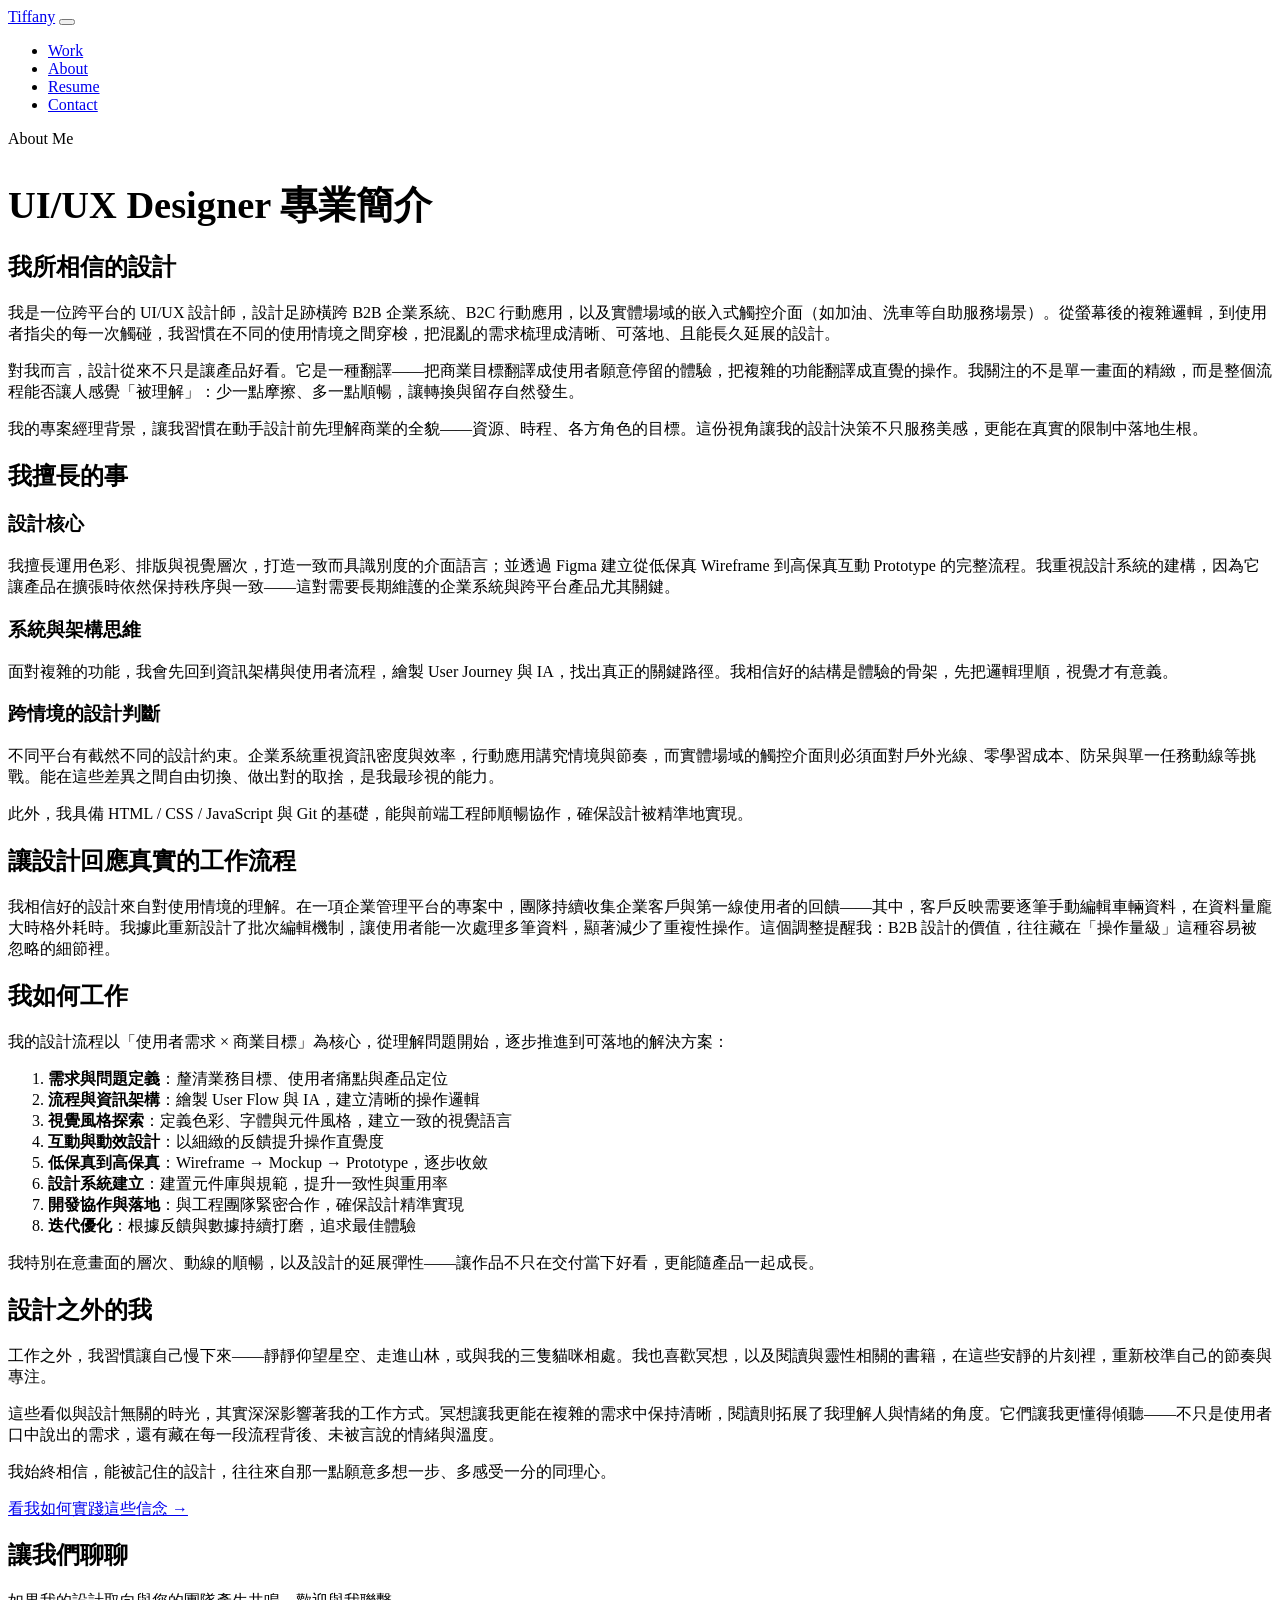
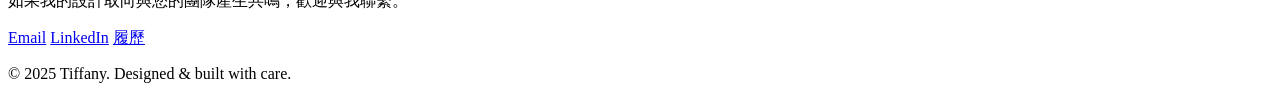
==== about.html @ f7552dc3 "new design" ====
<!DOCTYPE html>
<html lang="zh-Hant">
<head>
  <meta charset="UTF-8" />
  <meta name="viewport" content="width=device-width, initial-scale=1.0" />
  <title>About｜Tiffany UI/UX Designer</title>
  <meta name="description" content="關於 Tiffany —— 一位跨平台、懂商業邏輯與系統思維的 UI/UX 設計師。" />

  <link rel="preconnect" href="https://fonts.googleapis.com" />
  <link rel="preconnect" href="https://fonts.gstatic.com" crossorigin />
  <link href="https://fonts.googleapis.com/css2?family=Noto+Serif+TC:wght@500;600;700&family=Noto+Sans+TC:wght@300;400;500;600&display=swap" rel="stylesheet" />

  <link rel="stylesheet" href="css/style.css" />
</head>
<body>

  <!-- ============ 導覽列 ============ -->
  <header class="site-header">
    <div class="container">
      <nav class="nav">
        <a href="index.html" class="nav__brand">Tiffany</a>
        <button class="nav__toggle" aria-label="開啟選單">
          <span></span><span></span><span></span>
        </button>
        <ul class="nav__links">
          <li><a href="work.html">Work</a></li>
          <li><a href="about.html">About</a></li>
          <li><a href="resume.html">Resume</a></li>
          <li><a href="index.html#contact">Contact</a></li>
        </ul>
      </nav>
    </div>
  </header>

  <main>
    <section class="section">
      <div class="container container--narrow">
        <span class="section__label reveal">About Me</span>
        <h1 class="section__title reveal" data-delay="80" style="font-size: 2.4rem; margin-bottom: var(--space-6);">
          UI/UX Designer 專業簡介
        </h1>

        <div class="prose">
          <div class="reveal" data-delay="120">
            <h2>我所相信的設計</h2>
            <p>我是一位跨平台的 UI/UX 設計師，設計足跡橫跨 B2B 企業系統、B2C 行動應用，以及實體場域的嵌入式觸控介面（如加油、洗車等自助服務場景）。從螢幕後的複雜邏輯，到使用者指尖的每一次觸碰，我習慣在不同的使用情境之間穿梭，把混亂的需求梳理成清晰、可落地、且能長久延展的設計。</p>
            <p>對我而言，設計從來不只是讓產品好看。它是一種翻譯——把商業目標翻譯成使用者願意停留的體驗，把複雜的功能翻譯成直覺的操作。我關注的不是單一畫面的精緻，而是整個流程能否讓人感覺「被理解」：少一點摩擦、多一點順暢，讓轉換與留存自然發生。</p>
            <p>我的專案經理背景，讓我習慣在動手設計前先理解商業的全貌——資源、時程、各方角色的目標。這份視角讓我的設計決策不只服務美感，更能在真實的限制中落地生根。</p>
          </div>

          <div class="reveal">
            <h2>我擅長的事</h2>
            <h3>設計核心</h3>
            <p>我擅長運用色彩、排版與視覺層次，打造一致而具識別度的介面語言；並透過 Figma 建立從低保真 Wireframe 到高保真互動 Prototype 的完整流程。我重視設計系統的建構，因為它讓產品在擴張時依然保持秩序與一致——這對需要長期維護的企業系統與跨平台產品尤其關鍵。</p>
            <h3>系統與架構思維</h3>
            <p>面對複雜的功能，我會先回到資訊架構與使用者流程，繪製 User Journey 與 IA，找出真正的關鍵路徑。我相信好的結構是體驗的骨架，先把邏輯理順，視覺才有意義。</p>
            <h3>跨情境的設計判斷</h3>
            <p>不同平台有截然不同的設計約束。企業系統重視資訊密度與效率，行動應用講究情境與節奏，而實體場域的觸控介面則必須面對戶外光線、零學習成本、防呆與單一任務動線等挑戰。能在這些差異之間自由切換、做出對的取捨，是我最珍視的能力。</p>
            <p>此外，我具備 HTML / CSS / JavaScript 與 Git 的基礎，能與前端工程師順暢協作，確保設計被精準地實現。</p>
          </div>

          <div class="reveal">
            <h2>讓設計回應真實的工作流程</h2>
            <div class="callout">
              <p style="margin-bottom:0;">我相信好的設計來自對使用情境的理解。在一項企業管理平台的專案中，團隊持續收集企業客戶與第一線使用者的回饋——其中，客戶反映需要逐筆手動編輯車輛資料，在資料量龐大時格外耗時。我據此重新設計了批次編輯機制，讓使用者能一次處理多筆資料，顯著減少了重複性操作。這個調整提醒我：B2B 設計的價值，往往藏在「操作量級」這種容易被忽略的細節裡。</p>
            </div>
          </div>

          <div class="reveal">
            <h2>我如何工作</h2>
            <p>我的設計流程以「使用者需求 × 商業目標」為核心，從理解問題開始，逐步推進到可落地的解決方案：</p>
            <ol>
              <li><strong>需求與問題定義</strong>：釐清業務目標、使用者痛點與產品定位</li>
              <li><strong>流程與資訊架構</strong>：繪製 User Flow 與 IA，建立清晰的操作邏輯</li>
              <li><strong>視覺風格探索</strong>：定義色彩、字體與元件風格，建立一致的視覺語言</li>
              <li><strong>互動與動效設計</strong>：以細緻的反饋提升操作直覺度</li>
              <li><strong>低保真到高保真</strong>：Wireframe → Mockup → Prototype，逐步收斂</li>
              <li><strong>設計系統建立</strong>：建置元件庫與規範，提升一致性與重用率</li>
              <li><strong>開發協作與落地</strong>：與工程團隊緊密合作，確保設計精準實現</li>
              <li><strong>迭代優化</strong>：根據反饋與數據持續打磨，追求最佳體驗</li>
            </ol>
            <p>我特別在意畫面的層次、動線的順暢，以及設計的延展彈性——讓作品不只在交付當下好看，更能隨產品一起成長。</p>
          </div>

          <div class="reveal">
            <h2>設計之外的我</h2>
            <p>工作之外，我習慣讓自己慢下來——靜靜仰望星空、走進山林，或與我的三隻貓咪相處。我也喜歡冥想，以及閱讀與靈性相關的書籍，在這些安靜的片刻裡，重新校準自己的節奏與專注。</p>
            <p>這些看似與設計無關的時光，其實深深影響著我的工作方式。冥想讓我更能在複雜的需求中保持清晰，閱讀則拓展了我理解人與情緒的角度。它們讓我更懂得傾聽——不只是使用者口中說出的需求，還有藏在每一段流程背後、未被言說的情緒與溫度。</p>
            <p>我始終相信，能被記住的設計，往往來自那一點願意多想一步、多感受一分的同理心。</p>
          </div>

          <div class="reveal" style="margin-top: var(--space-6);">
            <a href="work.html" class="btn btn--primary">看我如何實踐這些信念 →</a>
          </div>
        </div>
      </div>
    </section>
  </main>

  <!-- ============ 頁尾 ============ -->
  <footer class="footer" id="contact">
    <div class="container">
      <h2 class="reveal">讓我們聊聊</h2>
      <p class="footer__text reveal" data-delay="80">
        如果我的設計取向與您的團隊產生共鳴，歡迎與我聯繫。
      </p>
      <div class="footer__links reveal" data-delay="160">
        <a href="mailto:你的電子郵件">Email</a>
        <a href="#" target="_blank" rel="noopener">LinkedIn</a>
        <a href="resume.html">履歷</a>
      </div>
      <p class="footer__copyright">© 2025 Tiffany. Designed &amp; built with care.</p>
    </div>
  </footer>

  <script src="js/main.js"></script>
</body>
</html>
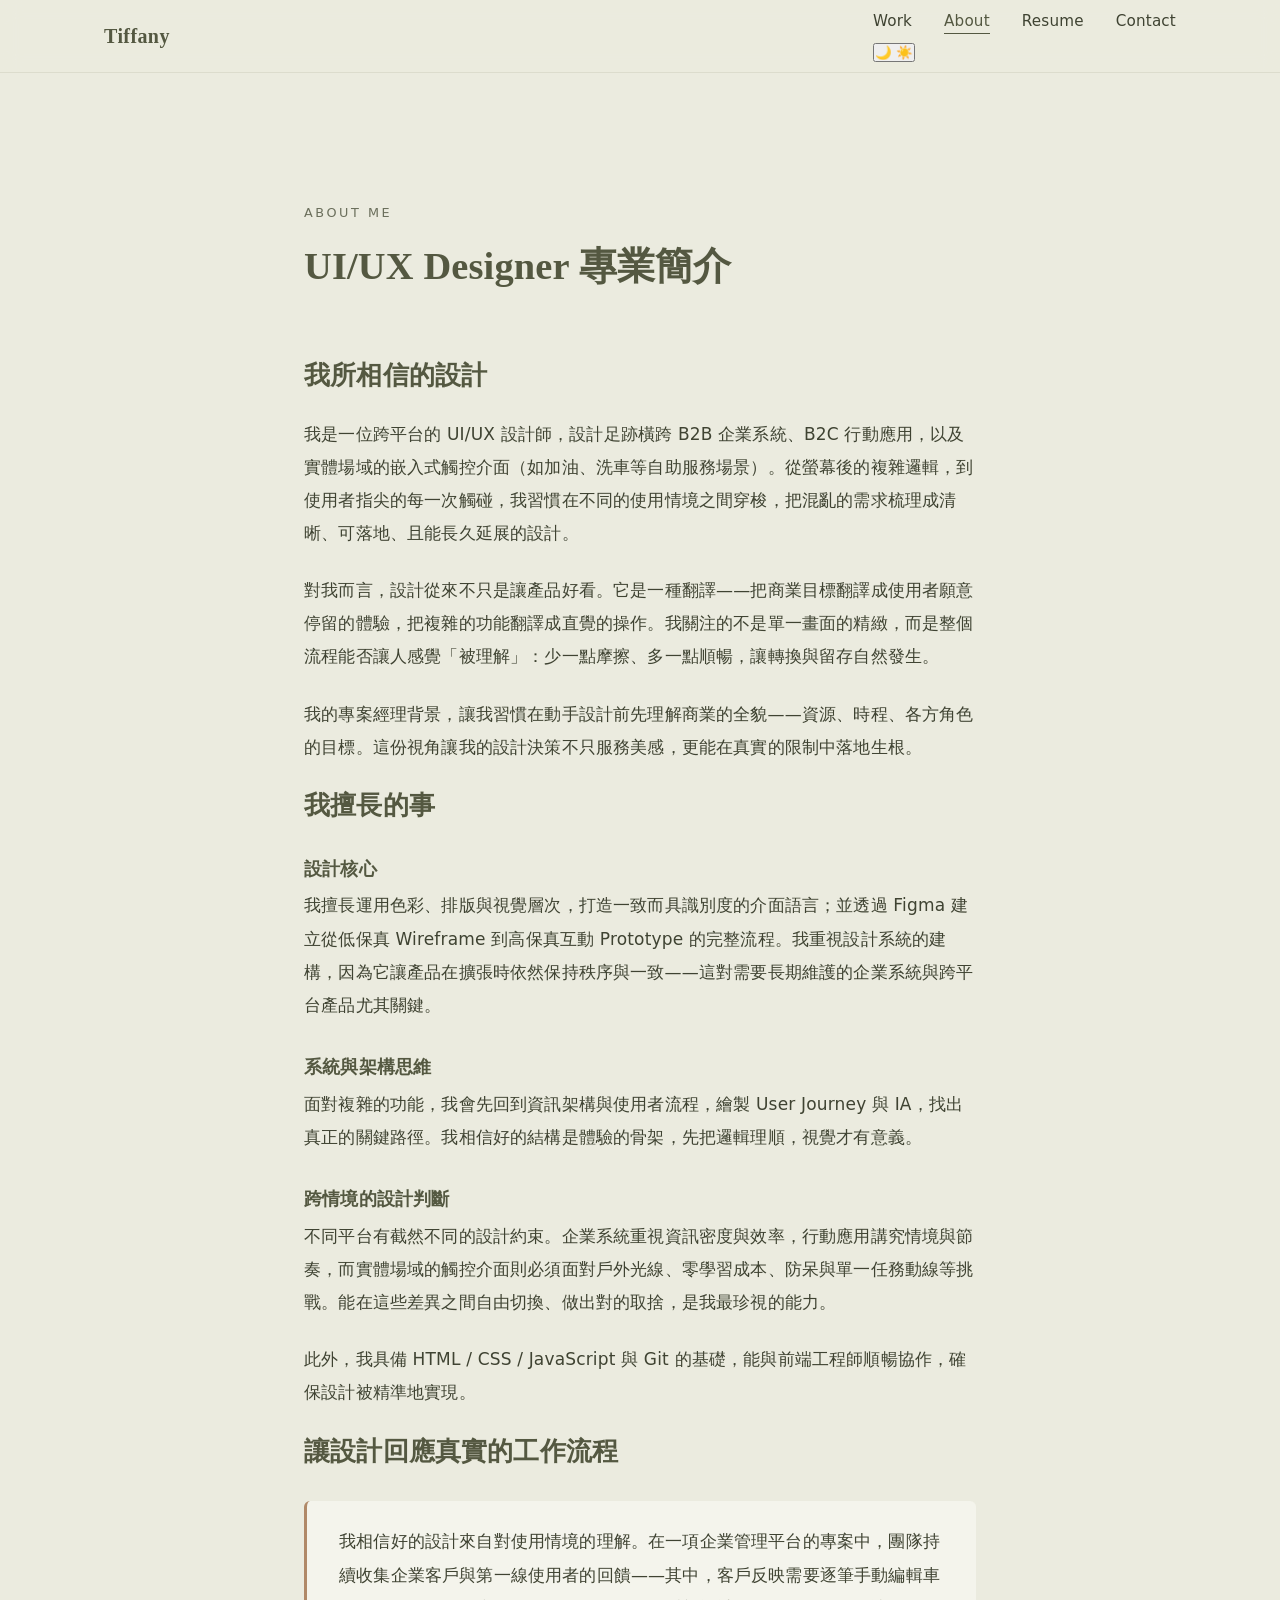
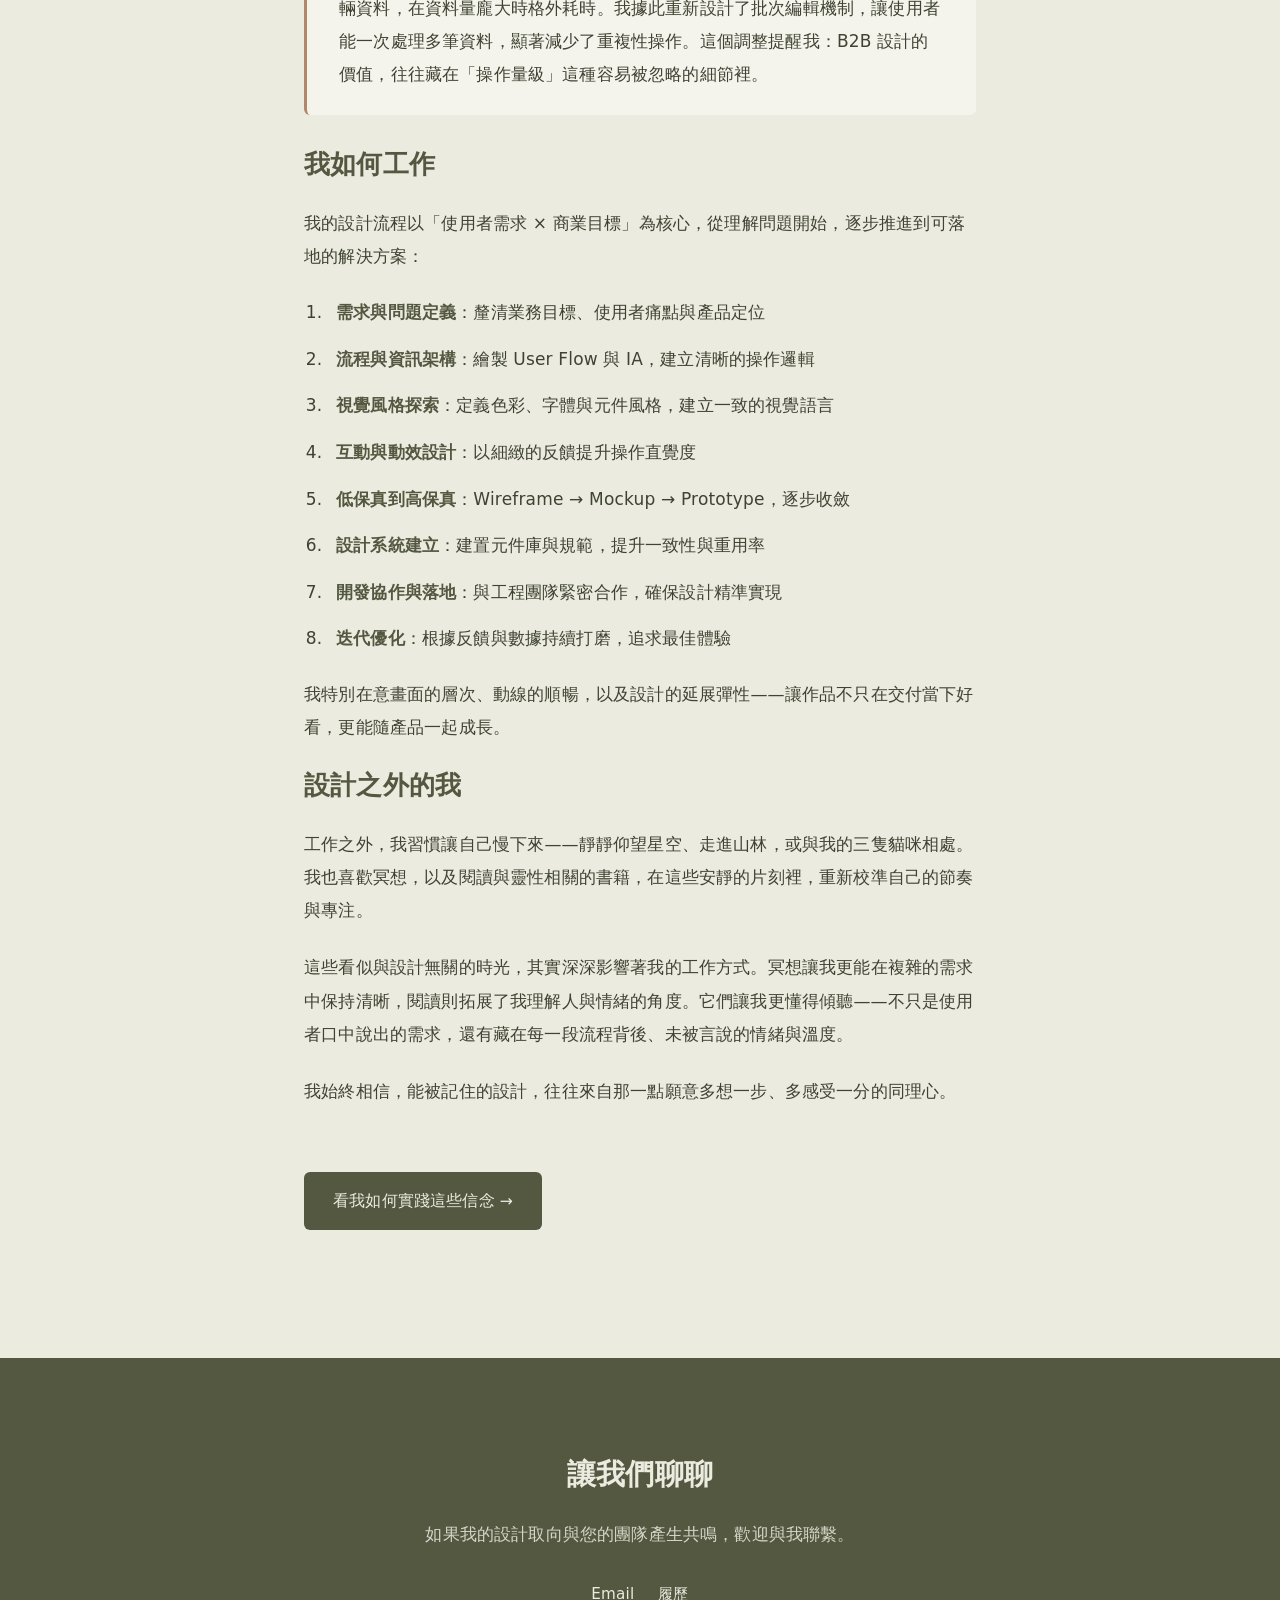
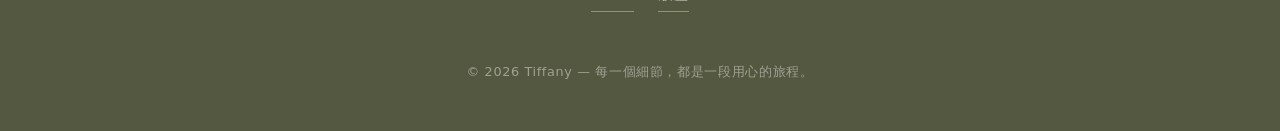
==== commit ce573d3d: "Update portfolio files" ====
--- a/about.html
+++ b/about.html
@@ -10,6 +10,17 @@
   <link rel="preconnect" href="https://fonts.gstatic.com" crossorigin />
   <link href="https://fonts.googleapis.com/css2?family=Noto+Serif+TC:wght@500;600;700&family=Noto+Sans+TC:wght@300;400;500;600&display=swap" rel="stylesheet" />
 
+  <!-- 防止深色模式載入閃白：套用樣式前先讀取偏好 -->
+  <script>
+    (function () {
+      try {
+        if (localStorage.getItem("theme") === "dark") {
+          document.documentElement.setAttribute("data-theme", "dark");
+        }
+      } catch (e) {}
+    })();
+  </script>
+
   <link rel="stylesheet" href="css/style.css" />
 </head>
 <body>
@@ -19,15 +30,21 @@
     <div class="container">
       <nav class="nav">
         <a href="index.html" class="nav__brand">Tiffany</a>
-        <button class="nav__toggle" aria-label="開啟選單">
-          <span></span><span></span><span></span>
-        </button>
-        <ul class="nav__links">
+        <div class="nav__right">
+          <ul class="nav__links">
           <li><a href="work.html">Work</a></li>
           <li><a href="about.html">About</a></li>
           <li><a href="resume.html">Resume</a></li>
           <li><a href="index.html#contact">Contact</a></li>
         </ul>
+          <button class="theme-toggle" aria-label="切換深色／淺色模式" title="切換深色／淺色模式">
+            <span class="icon-moon">🌙</span>
+            <span class="icon-sun">☀️</span>
+          </button>
+          <button class="nav__toggle" aria-label="開啟選單">
+          <span></span><span></span><span></span>
+        </button>
+        </div>
       </nav>
     </div>
   </header>
@@ -105,11 +122,10 @@
         如果我的設計取向與您的團隊產生共鳴，歡迎與我聯繫。
       </p>
       <div class="footer__links reveal" data-delay="160">
-        <a href="mailto:你的電子郵件">Email</a>
-        <a href="#" target="_blank" rel="noopener">LinkedIn</a>
+        <a href="mailto:tsao850924@gmail.com">Email</a>
         <a href="resume.html">履歷</a>
       </div>
-      <p class="footer__copyright">© 2025 Tiffany. Designed &amp; built with care.</p>
+      <p class="footer__copyright">© 2026 Tiffany — 每一個細節，都是一段用心的旅程。</p>
     </div>
   </footer>
 
--- a/css/style.css
+++ b/css/style.css
@@ -0,0 +1,740 @@
+/* ============================================
+   作品集網站｜全站樣式 style.css
+   莫蘭迪雅緻 × 溫度敘事
+   ============================================ */
+
+/* --------------------------------------------
+   1. 設計 Token（CSS 變數，全站集中管理）
+   -------------------------------------------- */
+:root {
+  /* 色彩 —— 中性／背景 */
+  --color-bg: #ebebdf;          /* 頁面大背景（暖米） */
+  --color-card: #f4f4ec;        /* 卡片／區塊背景 */
+  --color-divider: #dcdccd;     /* 低對比分隔線 */
+
+  /* 色彩 —— 文字 */
+  --color-text: #3f4332;        /* 內文主色（深橄欖） */
+  --color-text-soft: #6b6f5c;   /* 次要文字（柔和墨綠灰） */
+
+  /* 色彩 —— 品牌 */
+  --color-brand: #545841;       /* 莫蘭迪墨綠：標題／連結／CTA／分隔 */
+  --color-brand-deep: #43462f;  /* 墨綠加深，用於 hover */
+
+  /* 色彩 —— 大地輔助（僅色塊／裝飾，非文字） */
+  --color-oat: #c9bba4;         /* 燕麥 */
+  --color-terracotta: #b08968;  /* 陶土 */
+
+  /* 間距 —— 8pt grid 系統 */
+  --space-1: 8px;
+  --space-2: 16px;
+  --space-3: 24px;
+  --space-4: 32px;
+  --space-5: 48px;
+  --space-6: 64px;
+  --space-7: 96px;
+  --space-8: 128px;
+
+  /* 字型家族 */
+  --font-serif: "Noto Serif TC", "Cormorant Garamond", Georgia, serif;
+  --font-sans: "Noto Sans TC", system-ui, -apple-system, sans-serif;
+
+  /* 圓角與陰影（柔和、溫潤） */
+  --radius-sm: 6px;
+  --radius-md: 12px;
+  --radius-lg: 20px;
+  --shadow-soft: 0 4px 20px rgba(63, 67, 50, 0.06);
+  --shadow-hover: 0 8px 30px rgba(63, 67, 50, 0.10);
+
+  /* 動畫緩動曲線 */
+  --ease-out-soft: cubic-bezier(0.22, 1, 0.36, 1);
+
+  /* 版面寬度 */
+  --max-width: 1120px;
+  --content-width: 720px;
+}
+
+/* --------------------------------------------
+   2. 基礎重置與全站基調
+   -------------------------------------------- */
+*,
+*::before,
+*::after {
+  box-sizing: border-box;
+  margin: 0;
+  padding: 0;
+}
+
+html {
+  scroll-behavior: smooth;
+  -webkit-font-smoothing: antialiased;
+  text-rendering: optimizeLegibility;
+}
+
+body {
+  font-family: var(--font-sans);
+  font-size: 17px;
+  line-height: 1.8;
+  color: var(--color-text);
+  background-color: var(--color-bg);
+  letter-spacing: 0.01em;
+}
+
+h1, h2, h3, h4 {
+  font-family: var(--font-serif);
+  color: var(--color-brand);
+  line-height: 1.4;
+  font-weight: 600;
+}
+
+a {
+  color: var(--color-brand);
+  text-decoration: none;
+  transition: color 0.2s var(--ease-out-soft);
+}
+
+img {
+  max-width: 100%;
+  display: block;
+}
+
+/* 容器 */
+.container {
+  width: 100%;
+  max-width: var(--max-width);
+  margin: 0 auto;
+  padding: 0 var(--space-3);
+}
+
+.container--narrow {
+  max-width: var(--content-width);
+}
+
+/* --------------------------------------------
+   3. 導覽列（固定頂部）
+   -------------------------------------------- */
+.site-header {
+  position: sticky;
+  top: 0;
+  z-index: 100;
+  background-color: rgba(235, 235, 223, 0.85);
+  backdrop-filter: blur(10px);
+  -webkit-backdrop-filter: blur(10px);
+  border-bottom: 1px solid var(--color-divider);
+}
+
+.nav {
+  display: flex;
+  align-items: center;
+  justify-content: space-between;
+  height: 72px;
+}
+
+.nav__brand {
+  font-family: var(--font-serif);
+  font-size: 1.25rem;
+  font-weight: 600;
+  color: var(--color-brand);
+  letter-spacing: 0.02em;
+}
+
+.nav__links {
+  display: flex;
+  align-items: center;
+  gap: var(--space-4);
+  list-style: none;
+}
+
+.nav__links a {
+  font-size: 0.95rem;
+  color: var(--color-text);
+  position: relative;
+  padding-bottom: 4px;
+}
+
+/* 連結底線優雅展開 */
+.nav__links a::after {
+  content: "";
+  position: absolute;
+  left: 0;
+  bottom: 0;
+  width: 0;
+  height: 1.5px;
+  background-color: var(--color-brand);
+  transition: width 0.25s var(--ease-out-soft);
+}
+
+.nav__links a:hover {
+  color: var(--color-brand);
+}
+
+.nav__links a:hover::after,
+.nav__links a.is-active::after {
+  width: 100%;
+}
+
+.nav__links a.is-active {
+  color: var(--color-brand);
+}
+
+/* 手機漢堡按鈕 */
+.nav__toggle {
+  display: none;
+  background: none;
+  border: none;
+  cursor: pointer;
+  padding: var(--space-1);
+  flex-direction: column;
+  gap: 5px;
+}
+
+.nav__toggle span {
+  display: block;
+  width: 24px;
+  height: 2px;
+  background-color: var(--color-brand);
+  transition: all 0.3s var(--ease-out-soft);
+}
+
+/* --------------------------------------------
+   4. 區塊通用
+   -------------------------------------------- */
+.section {
+  padding: var(--space-8) 0;
+}
+
+.section--tight {
+  padding: var(--space-6) 0;
+}
+
+.section__label {
+  font-family: var(--font-sans);
+  font-size: 0.8rem;
+  letter-spacing: 0.2em;
+  text-transform: uppercase;
+  color: var(--color-text-soft);
+  margin-bottom: var(--space-2);
+  display: block;
+}
+
+.section__title {
+  font-size: 2rem;
+  margin-bottom: var(--space-4);
+}
+
+/* 分隔線 */
+.divider {
+  border: none;
+  border-top: 1px solid var(--color-divider);
+  margin: var(--space-6) 0;
+}
+
+/* --------------------------------------------
+   5. Hero（首頁主視覺）
+   -------------------------------------------- */
+.hero {
+  min-height: calc(100vh - 72px);
+  display: flex;
+  align-items: center;
+  padding: var(--space-7) 0;
+  position: relative;
+  overflow: hidden;
+}
+
+/* 背景柔和大地色塊裝飾（極淡，營造氛圍而不搶戲） */
+.hero::before {
+  content: "";
+  position: absolute;
+  top: -10%;
+  right: -5%;
+  width: 45vw;
+  height: 45vw;
+  max-width: 560px;
+  max-height: 560px;
+  background: radial-gradient(circle, rgba(201, 187, 164, 0.28), transparent 70%);
+  border-radius: 50%;
+  z-index: 0;
+  pointer-events: none;
+}
+
+.hero__inner {
+  position: relative;
+  z-index: 1;
+  max-width: 760px;
+}
+
+.hero__title {
+  font-size: clamp(2.2rem, 5vw, 3.6rem);
+  line-height: 1.35;
+  margin-bottom: var(--space-3);
+  color: var(--color-brand);
+}
+
+.hero__subtitle {
+  font-family: var(--font-sans);
+  font-size: clamp(1.05rem, 2vw, 1.25rem);
+  line-height: 1.9;
+  color: var(--color-text);
+  max-width: 620px;
+  margin-bottom: var(--space-5);
+  font-weight: 300;
+}
+
+.hero__cta {
+  display: inline-flex;
+  align-items: center;
+  gap: var(--space-1);
+}
+
+/* --------------------------------------------
+   6. 按鈕
+   -------------------------------------------- */
+.btn {
+  display: inline-flex;
+  align-items: center;
+  gap: var(--space-1);
+  font-family: var(--font-sans);
+  font-size: 0.98rem;
+  padding: 14px 28px;
+  border-radius: var(--radius-sm);
+  cursor: pointer;
+  transition: all 0.25s var(--ease-out-soft);
+  border: 1px solid transparent;
+}
+
+.btn--primary {
+  background-color: var(--color-brand);
+  color: var(--color-bg);
+}
+
+.btn--primary:hover {
+  background-color: var(--color-brand-deep);
+  color: var(--color-bg);
+  transform: translateY(-1px);
+}
+
+.btn--ghost {
+  background-color: transparent;
+  color: var(--color-brand);
+  border-color: var(--color-brand);
+}
+
+.btn--ghost:hover {
+  background-color: var(--color-brand);
+  color: var(--color-bg);
+}
+
+/* --------------------------------------------
+   7. 作品卡片（Work 縮圖）
+   -------------------------------------------- */
+.work-grid {
+  display: grid;
+  grid-template-columns: repeat(2, 1fr);
+  gap: var(--space-4);
+}
+
+.work-grid--secondary {
+  grid-template-columns: repeat(3, 1fr);
+  gap: var(--space-3);
+  margin-top: var(--space-5);
+}
+
+.work-card {
+  background-color: var(--color-card);
+  border-radius: var(--radius-md);
+  overflow: hidden;
+  box-shadow: var(--shadow-soft);
+  transition: transform 0.3s var(--ease-out-soft),
+              box-shadow 0.3s var(--ease-out-soft);
+  display: flex;
+  flex-direction: column;
+}
+
+.work-card:hover {
+  transform: scale(1.02);
+  box-shadow: var(--shadow-hover);
+}
+
+/* 作品圖佔位 */
+.work-card__thumb {
+  aspect-ratio: 4 / 3;
+  background-color: var(--color-divider);
+  display: flex;
+  align-items: center;
+  justify-content: center;
+  color: var(--color-text-soft);
+  font-size: 0.85rem;
+  letter-spacing: 0.1em;
+}
+
+.work-card__body {
+  padding: var(--space-3);
+}
+
+.work-card__tag {
+  display: inline-block;
+  font-size: 0.72rem;
+  letter-spacing: 0.1em;
+  padding: 4px 12px;
+  border-radius: 999px;
+  background-color: var(--color-oat);
+  color: var(--color-brand-deep);
+  margin-bottom: var(--space-2);
+}
+
+.work-card__tag--role {
+  background-color: transparent;
+  border: 1px solid var(--color-terracotta);
+  color: var(--color-brand-deep);
+  margin-left: var(--space-1);
+}
+
+.work-card__title {
+  font-size: 1.3rem;
+  margin-bottom: var(--space-1);
+}
+
+.work-card__desc {
+  font-size: 0.95rem;
+  color: var(--color-text-soft);
+  line-height: 1.7;
+}
+
+.work-card--secondary .work-card__thumb {
+  aspect-ratio: 16 / 10;
+}
+
+.work-card--secondary .work-card__title {
+  font-size: 1.05rem;
+}
+
+/* --------------------------------------------
+   8. About 引言（首頁）
+   -------------------------------------------- */
+.intro {
+  background-color: var(--color-card);
+}
+
+.intro__text {
+  font-size: 1.2rem;
+  line-height: 2;
+  color: var(--color-text);
+  font-weight: 300;
+  margin-bottom: var(--space-4);
+}
+
+/* --------------------------------------------
+   9. About 頁面內容排版
+   -------------------------------------------- */
+.prose h2 {
+  font-size: 1.6rem;
+  margin-top: var(--space-6);
+  margin-bottom: var(--space-3);
+}
+
+.prose h2:first-child {
+  margin-top: 0;
+}
+
+.prose h3 {
+  font-size: 1.15rem;
+  font-family: var(--font-sans);
+  font-weight: 600;
+  color: var(--color-brand);
+  margin-top: var(--space-4);
+  margin-bottom: var(--space-1);
+}
+
+.prose p {
+  margin-bottom: var(--space-3);
+  line-height: 1.95;
+}
+
+.prose ol,
+.prose ul {
+  margin: var(--space-3) 0;
+  padding-left: var(--space-3);
+}
+
+.prose li {
+  margin-bottom: var(--space-2);
+  line-height: 1.8;
+  padding-left: var(--space-1);
+}
+
+.prose strong {
+  color: var(--color-brand);
+  font-weight: 600;
+}
+
+/* About 頁柔和大地色點綴區塊 */
+.callout {
+  background-color: var(--color-card);
+  border-left: 3px solid var(--color-terracotta);
+  border-radius: var(--radius-sm);
+  padding: var(--space-3) var(--space-4);
+  margin: var(--space-4) 0;
+}
+
+/* --------------------------------------------
+   10. Resume 履歷頁
+   -------------------------------------------- */
+.resume-header {
+  text-align: center;
+  margin-bottom: var(--space-6);
+}
+
+.resume-header__name {
+  font-size: 2.4rem;
+  margin-bottom: var(--space-2);
+}
+
+.resume-header__tagline {
+  font-size: 1rem;
+  color: var(--color-text-soft);
+  line-height: 1.7;
+  max-width: 640px;
+  margin: 0 auto var(--space-3);
+}
+
+.resume-header__contact {
+  font-size: 0.9rem;
+  color: var(--color-text-soft);
+  display: flex;
+  gap: var(--space-3);
+  justify-content: center;
+  flex-wrap: wrap;
+}
+
+.resume-section {
+  margin-bottom: var(--space-6);
+}
+
+.resume-section__heading {
+  font-size: 1.3rem;
+  padding-bottom: var(--space-1);
+  border-bottom: 1px solid var(--color-divider);
+  margin-bottom: var(--space-4);
+}
+
+.resume-item {
+  margin-bottom: var(--space-4);
+}
+
+.resume-item__title {
+  font-size: 1.1rem;
+  font-family: var(--font-sans);
+  font-weight: 600;
+  color: var(--color-brand);
+  margin-bottom: 2px;
+}
+
+.resume-item__meta {
+  font-size: 0.88rem;
+  color: var(--color-text-soft);
+  margin-bottom: var(--space-2);
+}
+
+.resume-item ul {
+  list-style: none;
+  padding: 0;
+}
+
+.resume-item li {
+  position: relative;
+  padding-left: var(--space-3);
+  margin-bottom: var(--space-1);
+  font-size: 0.96rem;
+  line-height: 1.7;
+}
+
+.resume-item li::before {
+  content: "—";
+  position: absolute;
+  left: 0;
+  color: var(--color-terracotta);
+}
+
+.skill-group {
+  margin-bottom: var(--space-3);
+}
+
+.skill-group__label {
+  font-weight: 600;
+  color: var(--color-brand);
+  margin-bottom: var(--space-1);
+  font-size: 0.96rem;
+}
+
+.skill-group__items {
+  font-size: 0.94rem;
+  color: var(--color-text);
+  line-height: 1.8;
+}
+
+.resume-download {
+  text-align: center;
+  margin-top: var(--space-5);
+}
+
+/* --------------------------------------------
+   11. 頁尾 / 聯絡 CTA
+   -------------------------------------------- */
+.footer {
+  background-color: var(--color-brand);
+  color: var(--color-bg);
+  padding: var(--space-7) 0 var(--space-5);
+  text-align: center;
+}
+
+.footer h2 {
+  color: var(--color-bg);
+  font-size: 1.8rem;
+  margin-bottom: var(--space-3);
+}
+
+.footer__text {
+  color: rgba(235, 235, 223, 0.85);
+  max-width: 480px;
+  margin: 0 auto var(--space-4);
+  font-weight: 300;
+}
+
+.footer__links {
+  display: flex;
+  gap: var(--space-3);
+  justify-content: center;
+  margin-bottom: var(--space-5);
+  flex-wrap: wrap;
+}
+
+.footer__links a {
+  color: var(--color-bg);
+  border-bottom: 1px solid rgba(235, 235, 223, 0.4);
+  padding-bottom: 2px;
+  font-size: 0.95rem;
+}
+
+.footer__links a:hover {
+  color: var(--color-bg);
+  border-bottom-color: var(--color-bg);
+}
+
+.footer__copyright {
+  font-size: 0.8rem;
+  color: rgba(235, 235, 223, 0.5);
+  letter-spacing: 0.05em;
+}
+
+/* --------------------------------------------
+   12. 捲動進場動畫
+   -------------------------------------------- */
+.reveal {
+  opacity: 0;
+  transform: translateY(20px);
+  transition: opacity 0.6s var(--ease-out-soft),
+              transform 0.6s var(--ease-out-soft);
+}
+
+.reveal.is-visible {
+  opacity: 1;
+  transform: translateY(0);
+}
+
+/* stagger 錯開（由 JS 加 inline delay，這裡留樣式鉤子） */
+
+/* Hero 進場（載入即觸發） */
+.hero__title,
+.hero__subtitle,
+.hero__cta {
+  opacity: 0;
+  transform: translateY(20px);
+  animation: heroIn 0.7s var(--ease-out-soft) forwards;
+}
+
+.hero__title { animation-delay: 0.1s; }
+.hero__subtitle { animation-delay: 0.28s; }
+.hero__cta { animation-delay: 0.46s; }
+
+@keyframes heroIn {
+  to {
+    opacity: 1;
+    transform: translateY(0);
+  }
+}
+
+/* --------------------------------------------
+   13. 響應式（平板 / 手機）
+   -------------------------------------------- */
+@media (max-width: 900px) {
+  .work-grid {
+    grid-template-columns: 1fr;
+  }
+  .work-grid--secondary {
+    grid-template-columns: repeat(2, 1fr);
+  }
+  .section {
+    padding: var(--space-7) 0;
+  }
+}
+
+@media (max-width: 600px) {
+  body {
+    font-size: 16px;
+  }
+  .nav__links {
+    position: fixed;
+    top: 72px;
+    right: 0;
+    flex-direction: column;
+    background-color: var(--color-bg);
+    width: 70%;
+    height: calc(100vh - 72px);
+    padding: var(--space-4);
+    gap: var(--space-3);
+    transform: translateX(100%);
+    transition: transform 0.3s var(--ease-out-soft);
+    border-left: 1px solid var(--color-divider);
+  }
+  .nav__links.is-open {
+    transform: translateX(0);
+  }
+  .nav__toggle {
+    display: flex;
+  }
+  .work-grid--secondary {
+    grid-template-columns: 1fr;
+  }
+  .resume-header__contact {
+    flex-direction: column;
+    gap: var(--space-1);
+  }
+  .hero {
+    min-height: auto;
+    padding: var(--space-6) 0 var(--space-7);
+  }
+}
+
+/* --------------------------------------------
+   14. 無障礙：尊重 prefers-reduced-motion
+   -------------------------------------------- */
+@media (prefers-reduced-motion: reduce) {
+  *,
+  *::before,
+  *::after {
+    animation-duration: 0.01ms !important;
+    animation-iteration-count: 1 !important;
+    transition-duration: 0.01ms !important;
+    scroll-behavior: auto !important;
+  }
+  .reveal {
+    opacity: 1;
+    transform: none;
+  }
+  .hero__title,
+  .hero__subtitle,
+  .hero__cta {
+    opacity: 1;
+    transform: none;
+    animation: none;
+  }
+}
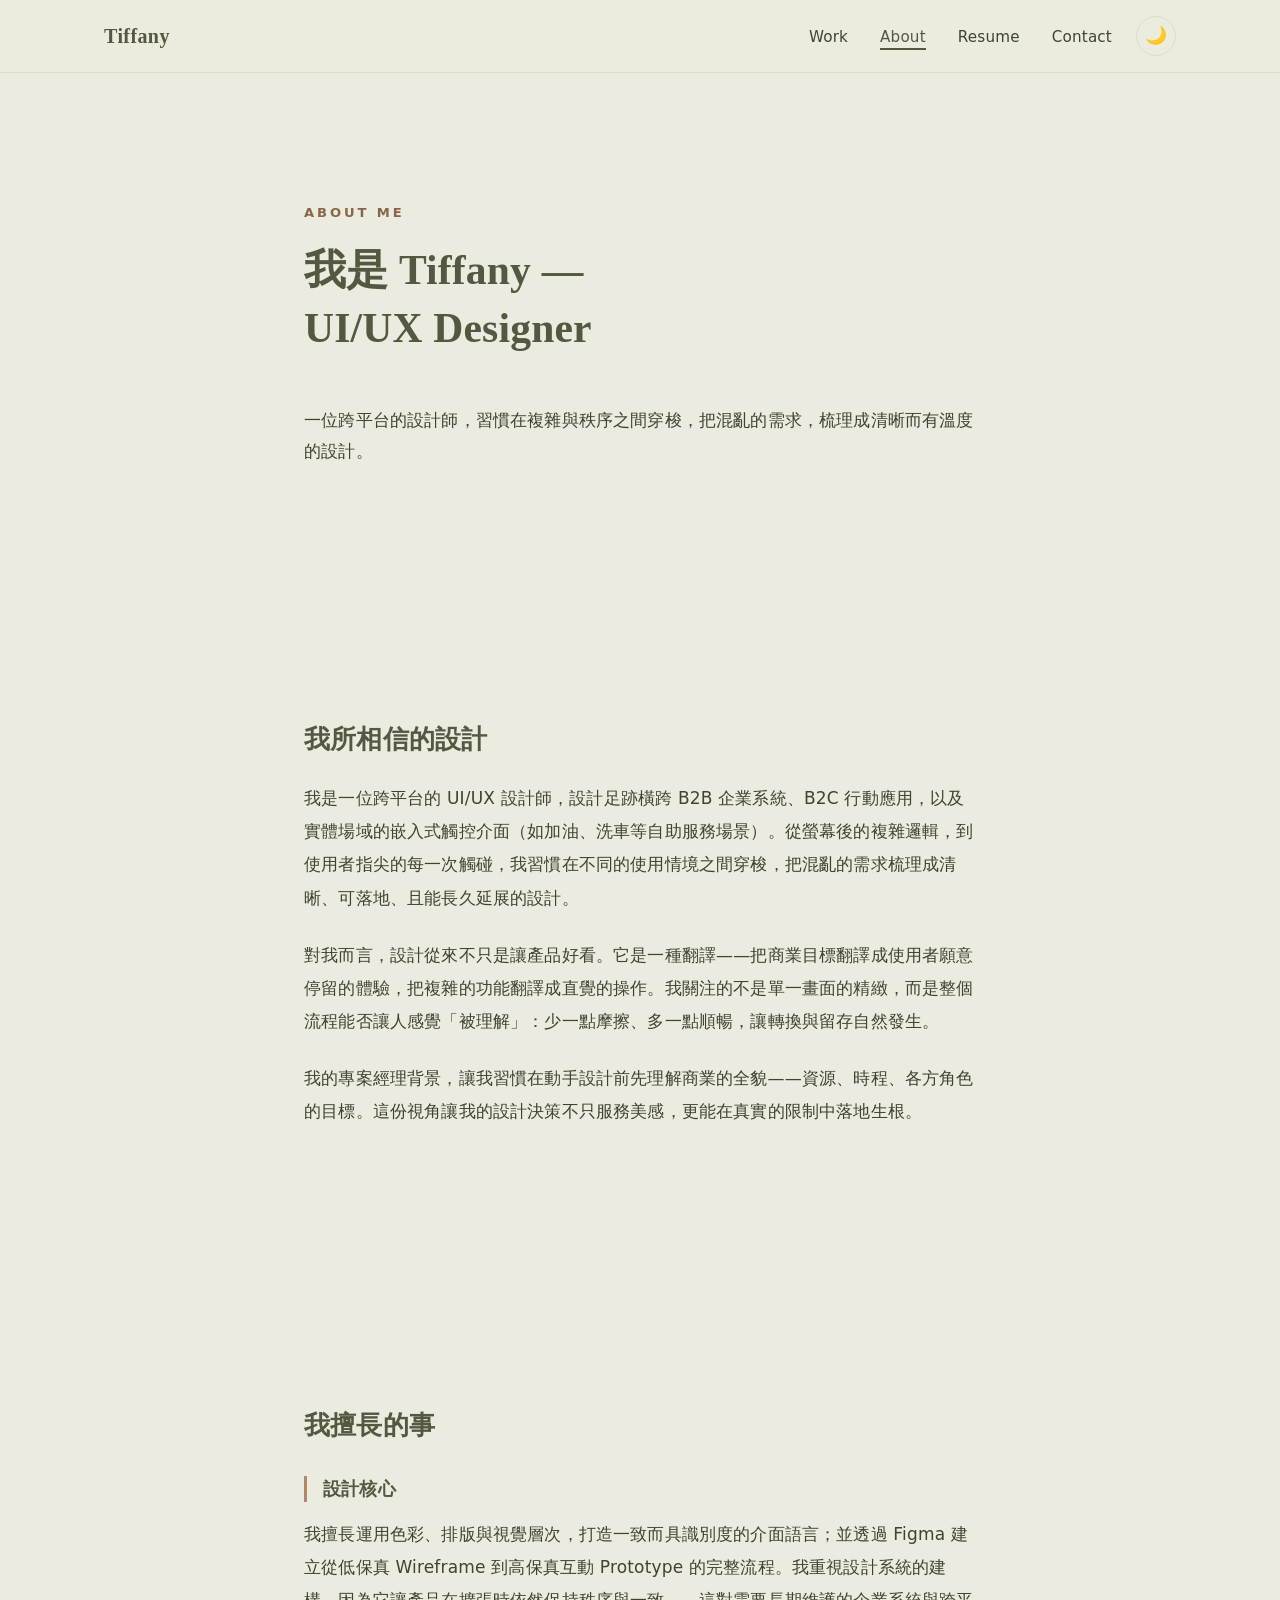
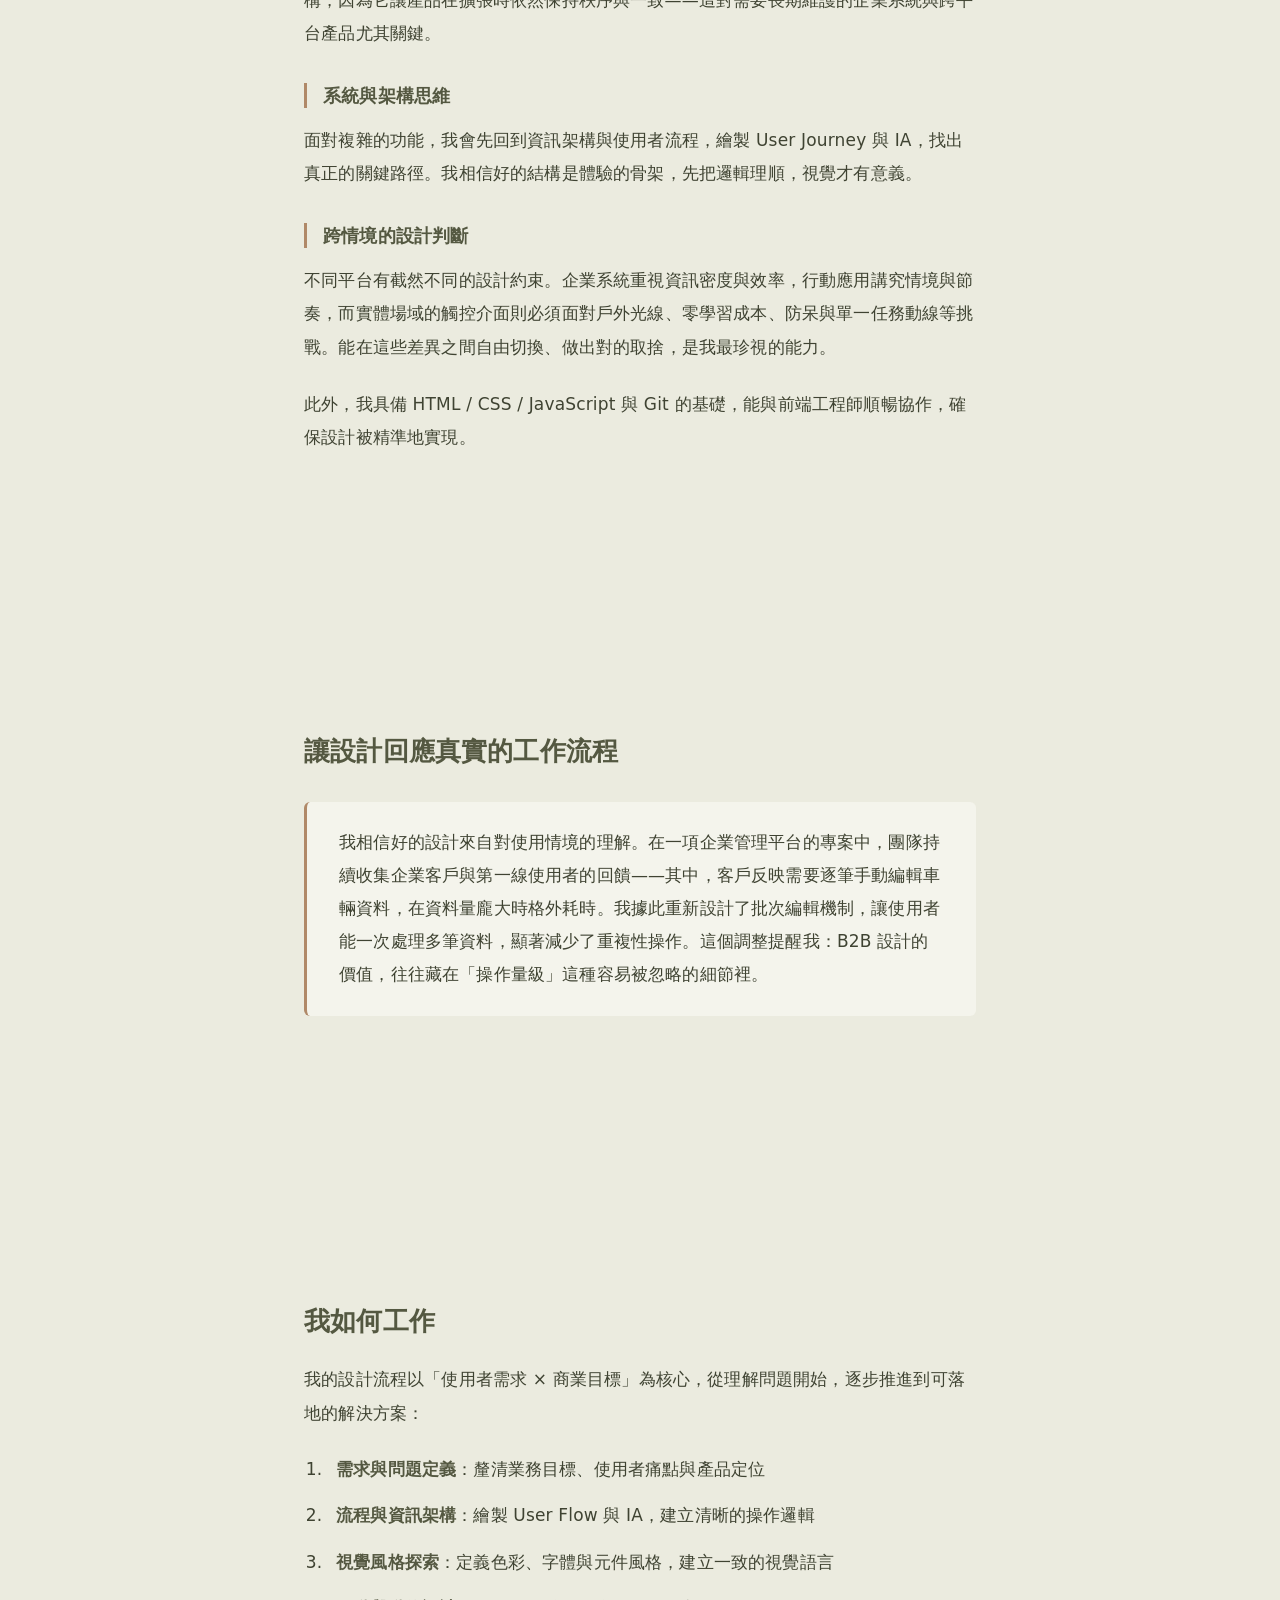
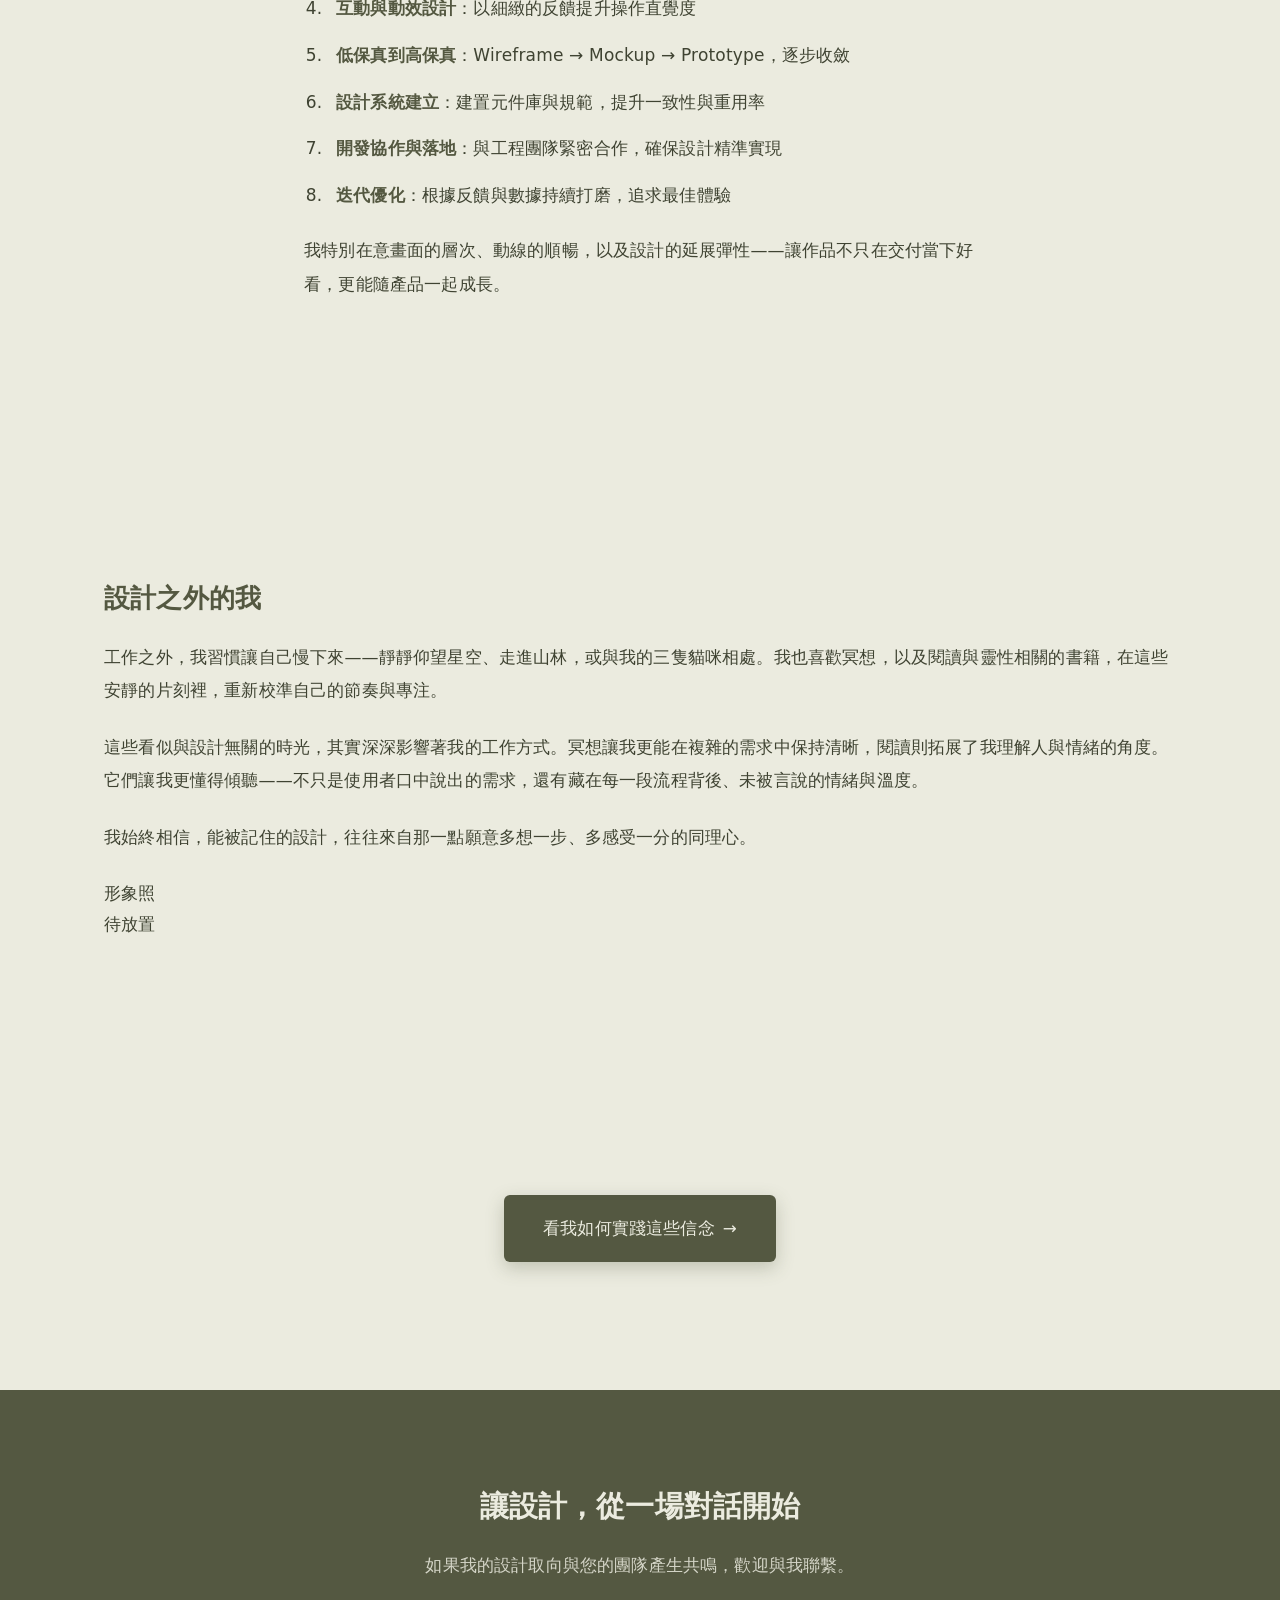
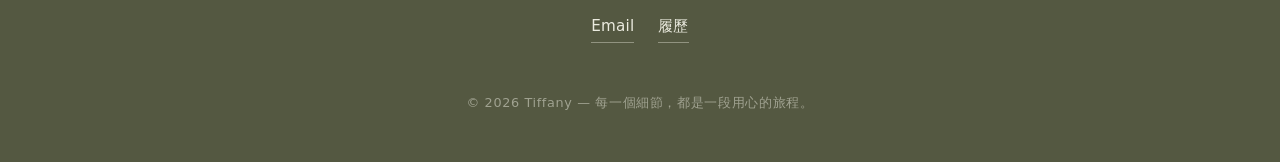
==== commit a1c2286b: "portfolio updated 照片:About 頁「設計之外的我」右側加了形象照佔位(圖文並排),首頁 Hero 維持文案主視覺不放照片(理由如前)。開場也加了「我是 Tiffany — UI/" ====
--- a/about.html
+++ b/about.html
@@ -50,65 +50,102 @@
   </header>
 
   <main>
-    <section class="section">
+    <!-- 開場：標題 + 名字 -->
+    <section class="section about-hero">
       <div class="container container--narrow">
         <span class="section__label reveal">About Me</span>
-        <h1 class="section__title reveal" data-delay="80" style="font-size: 2.4rem; margin-bottom: var(--space-6);">
-          UI/UX Designer 專業簡介
+        <h1 class="section__title reveal" data-delay="80" style="font-size: 2.6rem;">
+          我是 Tiffany —<br />UI/UX Designer
         </h1>
+        <p class="reveal about-lead" data-delay="160">
+          一位跨平台的設計師，習慣在複雜與秩序之間穿梭，把混亂的需求，梳理成清晰而有溫度的設計。
+        </p>
+      </div>
+    </section>
 
-        <div class="prose">
-          <div class="reveal" data-delay="120">
-            <h2>我所相信的設計</h2>
-            <p>我是一位跨平台的 UI/UX 設計師，設計足跡橫跨 B2B 企業系統、B2C 行動應用，以及實體場域的嵌入式觸控介面（如加油、洗車等自助服務場景）。從螢幕後的複雜邏輯，到使用者指尖的每一次觸碰，我習慣在不同的使用情境之間穿梭，把混亂的需求梳理成清晰、可落地、且能長久延展的設計。</p>
-            <p>對我而言，設計從來不只是讓產品好看。它是一種翻譯——把商業目標翻譯成使用者願意停留的體驗，把複雜的功能翻譯成直覺的操作。我關注的不是單一畫面的精緻，而是整個流程能否讓人感覺「被理解」：少一點摩擦、多一點順暢，讓轉換與留存自然發生。</p>
-            <p>我的專案經理背景，讓我習慣在動手設計前先理解商業的全貌——資源、時程、各方角色的目標。這份視角讓我的設計決策不只服務美感，更能在真實的限制中落地生根。</p>
+    <!-- 我所相信的設計 -->
+    <section class="section section--alt">
+      <div class="container container--narrow prose">
+        <div class="reveal">
+          <h2>我所相信的設計</h2>
+          <p>我是一位跨平台的 UI/UX 設計師，設計足跡橫跨 B2B 企業系統、B2C 行動應用，以及實體場域的嵌入式觸控介面（如加油、洗車等自助服務場景）。從螢幕後的複雜邏輯，到使用者指尖的每一次觸碰，我習慣在不同的使用情境之間穿梭，把混亂的需求梳理成清晰、可落地、且能長久延展的設計。</p>
+          <p>對我而言，設計從來不只是讓產品好看。它是一種翻譯——把商業目標翻譯成使用者願意停留的體驗，把複雜的功能翻譯成直覺的操作。我關注的不是單一畫面的精緻，而是整個流程能否讓人感覺「被理解」：少一點摩擦、多一點順暢，讓轉換與留存自然發生。</p>
+          <p>我的專案經理背景，讓我習慣在動手設計前先理解商業的全貌——資源、時程、各方角色的目標。這份視角讓我的設計決策不只服務美感，更能在真實的限制中落地生根。</p>
+        </div>
+      </div>
+    </section>
+
+    <!-- 我擅長的事 -->
+    <section class="section">
+      <div class="container container--narrow prose">
+        <div class="reveal">
+          <h2>我擅長的事</h2>
+          <h3>設計核心</h3>
+          <p>我擅長運用色彩、排版與視覺層次，打造一致而具識別度的介面語言；並透過 Figma 建立從低保真 Wireframe 到高保真互動 Prototype 的完整流程。我重視設計系統的建構，因為它讓產品在擴張時依然保持秩序與一致——這對需要長期維護的企業系統與跨平台產品尤其關鍵。</p>
+          <h3>系統與架構思維</h3>
+          <p>面對複雜的功能，我會先回到資訊架構與使用者流程，繪製 User Journey 與 IA，找出真正的關鍵路徑。我相信好的結構是體驗的骨架，先把邏輯理順，視覺才有意義。</p>
+          <h3>跨情境的設計判斷</h3>
+          <p>不同平台有截然不同的設計約束。企業系統重視資訊密度與效率，行動應用講究情境與節奏，而實體場域的觸控介面則必須面對戶外光線、零學習成本、防呆與單一任務動線等挑戰。能在這些差異之間自由切換、做出對的取捨，是我最珍視的能力。</p>
+          <p>此外，我具備 HTML / CSS / JavaScript 與 Git 的基礎，能與前端工程師順暢協作，確保設計被精準地實現。</p>
+        </div>
+      </div>
+    </section>
+
+    <!-- 讓設計回應真實的工作流程（重點案例，用 card 背景突顯） -->
+    <section class="section section--card">
+      <div class="container container--narrow prose">
+        <div class="reveal">
+          <h2>讓設計回應真實的工作流程</h2>
+          <div class="callout">
+            <p style="margin-bottom:0;">我相信好的設計來自對使用情境的理解。在一項企業管理平台的專案中，團隊持續收集企業客戶與第一線使用者的回饋——其中，客戶反映需要逐筆手動編輯車輛資料，在資料量龐大時格外耗時。我據此重新設計了批次編輯機制，讓使用者能一次處理多筆資料，顯著減少了重複性操作。這個調整提醒我：B2B 設計的價值，往往藏在「操作量級」這種容易被忽略的細節裡。</p>
           </div>
+        </div>
+      </div>
+    </section>
 
-          <div class="reveal">
-            <h2>我擅長的事</h2>
-            <h3>設計核心</h3>
-            <p>我擅長運用色彩、排版與視覺層次，打造一致而具識別度的介面語言；並透過 Figma 建立從低保真 Wireframe 到高保真互動 Prototype 的完整流程。我重視設計系統的建構，因為它讓產品在擴張時依然保持秩序與一致——這對需要長期維護的企業系統與跨平台產品尤其關鍵。</p>
-            <h3>系統與架構思維</h3>
-            <p>面對複雜的功能，我會先回到資訊架構與使用者流程，繪製 User Journey 與 IA，找出真正的關鍵路徑。我相信好的結構是體驗的骨架，先把邏輯理順，視覺才有意義。</p>
-            <h3>跨情境的設計判斷</h3>
-            <p>不同平台有截然不同的設計約束。企業系統重視資訊密度與效率，行動應用講究情境與節奏，而實體場域的觸控介面則必須面對戶外光線、零學習成本、防呆與單一任務動線等挑戰。能在這些差異之間自由切換、做出對的取捨，是我最珍視的能力。</p>
-            <p>此外，我具備 HTML / CSS / JavaScript 與 Git 的基礎，能與前端工程師順暢協作，確保設計被精準地實現。</p>
-          </div>
+    <!-- 我如何工作 -->
+    <section class="section section--alt">
+      <div class="container container--narrow prose">
+        <div class="reveal">
+          <h2>我如何工作</h2>
+          <p>我的設計流程以「使用者需求 × 商業目標」為核心，從理解問題開始，逐步推進到可落地的解決方案：</p>
+          <ol>
+            <li><strong>需求與問題定義</strong>：釐清業務目標、使用者痛點與產品定位</li>
+            <li><strong>流程與資訊架構</strong>：繪製 User Flow 與 IA，建立清晰的操作邏輯</li>
+            <li><strong>視覺風格探索</strong>：定義色彩、字體與元件風格，建立一致的視覺語言</li>
+            <li><strong>互動與動效設計</strong>：以細緻的反饋提升操作直覺度</li>
+            <li><strong>低保真到高保真</strong>：Wireframe → Mockup → Prototype，逐步收斂</li>
+            <li><strong>設計系統建立</strong>：建置元件庫與規範，提升一致性與重用率</li>
+            <li><strong>開發協作與落地</strong>：與工程團隊緊密合作，確保設計精準實現</li>
+            <li><strong>迭代優化</strong>：根據反饋與數據持續打磨，追求最佳體驗</li>
+          </ol>
+          <p>我特別在意畫面的層次、動線的順暢，以及設計的延展彈性——讓作品不只在交付當下好看，更能隨產品一起成長。</p>
+        </div>
+      </div>
+    </section>
 
-          <div class="reveal">
-            <h2>讓設計回應真實的工作流程</h2>
-            <div class="callout">
-              <p style="margin-bottom:0;">我相信好的設計來自對使用情境的理解。在一項企業管理平台的專案中，團隊持續收集企業客戶與第一線使用者的回饋——其中，客戶反映需要逐筆手動編輯車輛資料，在資料量龐大時格外耗時。我據此重新設計了批次編輯機制，讓使用者能一次處理多筆資料，顯著減少了重複性操作。這個調整提醒我：B2B 設計的價值，往往藏在「操作量級」這種容易被忽略的細節裡。</p>
-            </div>
-          </div>
-
-          <div class="reveal">
-            <h2>我如何工作</h2>
-            <p>我的設計流程以「使用者需求 × 商業目標」為核心，從理解問題開始，逐步推進到可落地的解決方案：</p>
-            <ol>
-              <li><strong>需求與問題定義</strong>：釐清業務目標、使用者痛點與產品定位</li>
-              <li><strong>流程與資訊架構</strong>：繪製 User Flow 與 IA，建立清晰的操作邏輯</li>
-              <li><strong>視覺風格探索</strong>：定義色彩、字體與元件風格，建立一致的視覺語言</li>
-              <li><strong>互動與動效設計</strong>：以細緻的反饋提升操作直覺度</li>
-              <li><strong>低保真到高保真</strong>：Wireframe → Mockup → Prototype，逐步收斂</li>
-              <li><strong>設計系統建立</strong>：建置元件庫與規範，提升一致性與重用率</li>
-              <li><strong>開發協作與落地</strong>：與工程團隊緊密合作，確保設計精準實現</li>
-              <li><strong>迭代優化</strong>：根據反饋與數據持續打磨，追求最佳體驗</li>
-            </ol>
-            <p>我特別在意畫面的層次、動線的順暢，以及設計的延展彈性——讓作品不只在交付當下好看，更能隨產品一起成長。</p>
-          </div>
-
-          <div class="reveal">
+    <!-- 設計之外的我（含照片位） -->
+    <section class="section">
+      <div class="container prose">
+        <div class="about-personal">
+          <div class="about-personal__text reveal">
             <h2>設計之外的我</h2>
             <p>工作之外，我習慣讓自己慢下來——靜靜仰望星空、走進山林，或與我的三隻貓咪相處。我也喜歡冥想，以及閱讀與靈性相關的書籍，在這些安靜的片刻裡，重新校準自己的節奏與專注。</p>
             <p>這些看似與設計無關的時光，其實深深影響著我的工作方式。冥想讓我更能在複雜的需求中保持清晰，閱讀則拓展了我理解人與情緒的角度。它們讓我更懂得傾聽——不只是使用者口中說出的需求，還有藏在每一段流程背後、未被言說的情緒與溫度。</p>
             <p>我始終相信，能被記住的設計，往往來自那一點願意多想一步、多感受一分的同理心。</p>
           </div>
+          <div class="about-personal__photo reveal" data-delay="120">
+            <div class="photo-placeholder">形象照<br />待放置</div>
+          </div>
+        </div>
+      </div>
+    </section>
 
-          <div class="reveal" style="margin-top: var(--space-6);">
-            <a href="work.html" class="btn btn--primary">看我如何實踐這些信念 →</a>
-          </div>
+    <!-- 結尾 CTA -->
+    <section class="section section--alt" style="text-align:center;">
+      <div class="container container--narrow">
+        <div class="reveal">
+          <a href="work.html" class="btn btn--primary">看我如何實踐這些信念 <span class="arrow">&#8594;</span></a>
         </div>
       </div>
     </section>
@@ -117,7 +154,7 @@
   <!-- ============ 頁尾 ============ -->
   <footer class="footer" id="contact">
     <div class="container">
-      <h2 class="reveal">讓我們聊聊</h2>
+      <h2 class="reveal">讓設計，從一場對話開始</h2>
       <p class="footer__text reveal" data-delay="80">
         如果我的設計取向與您的團隊產生共鳴，歡迎與我聯繫。
       </p>
--- a/css/style.css
+++ b/css/style.css
@@ -20,9 +20,10 @@
   --color-brand: #545841;       /* 莫蘭迪墨綠：標題／連結／CTA／分隔 */
   --color-brand-deep: #43462f;  /* 墨綠加深，用於 hover */
 
-  /* 色彩 —— 大地輔助（僅色塊／裝飾，非文字） */
-  --color-oat: #c9bba4;         /* 燕麥 */
-  --color-terracotta: #b08968;  /* 陶土 */
+  /* 色彩 —— 大地輔助 */
+  --color-oat: #c9bba4;          /* 燕麥（色塊／裝飾，非文字） */
+  --color-terracotta: #b08968;   /* 陶土（色塊／點綴） */
+  --color-terracotta-deep: #8a6647; /* 陶土加深（可作小標／標籤文字，對比足夠） */
 
   /* 間距 —— 8pt grid 系統 */
   --space-1: 8px;
@@ -42,8 +43,8 @@
   --radius-sm: 6px;
   --radius-md: 12px;
   --radius-lg: 20px;
-  --shadow-soft: 0 4px 20px rgba(63, 67, 50, 0.06);
-  --shadow-hover: 0 8px 30px rgba(63, 67, 50, 0.10);
+  --shadow-soft: 0 4px 20px rgba(63, 67, 50, 0.07);
+  --shadow-hover: 0 16px 44px rgba(63, 67, 50, 0.16);
 
   /* 動畫緩動曲線 */
   --ease-out-soft: cubic-bezier(0.22, 1, 0.36, 1);
@@ -51,6 +52,30 @@
   /* 版面寬度 */
   --max-width: 1120px;
   --content-width: 720px;
+}
+
+/* --------------------------------------------
+   1b. 深色主題（鼠尾草莫蘭迪）
+   由導覽列切換鈕切換 data-theme="dark"
+   -------------------------------------------- */
+[data-theme="dark"] {
+  --color-bg: #3f463a;          /* 鼠尾草深綠背景 */
+  --color-card: #4a5243;        /* 卡片：比背景亮一階 */
+  --color-divider: #525a4a;     /* 分隔線：略亮於背景 */
+
+  --color-text: #eae8db;        /* 暖米白內文 */
+  --color-text-soft: #c2c4b3;   /* 次要文字（柔和米灰） */
+
+  --color-brand: #cdd0b8;       /* 淺鼠尾草：標題／連結／CTA */
+  --color-brand-deep: #dfe1cd;  /* 更亮，用於 hover */
+
+  --color-oat: #6f7860;         /* 深色版燕麥（色塊用，較暗沉） */
+  --color-terracotta: #d2a87f;  /* 提亮的暖陶土點綴 */
+  --color-terracotta-deep: #d2a87f; /* 深底上直接用亮陶土當文字 */
+
+  /* 深色版陰影加重，讓卡片在深底上浮出 */
+  --shadow-soft: 0 4px 20px rgba(0, 0, 0, 0.22);
+  --shadow-hover: 0 16px 44px rgba(0, 0, 0, 0.38);
 }
 
 /* --------------------------------------------
@@ -77,6 +102,8 @@
   color: var(--color-text);
   background-color: var(--color-bg);
   letter-spacing: 0.01em;
+  transition: background-color 0.4s var(--ease-out-soft),
+              color 0.4s var(--ease-out-soft);
 }
 
 h1, h2, h3, h4 {
@@ -120,6 +147,11 @@
   backdrop-filter: blur(10px);
   -webkit-backdrop-filter: blur(10px);
   border-bottom: 1px solid var(--color-divider);
+  transition: background-color 0.4s var(--ease-out-soft);
+}
+
+[data-theme="dark"] .site-header {
+  background-color: rgba(63, 70, 58, 0.85);
 }
 
 .nav {
@@ -136,6 +168,43 @@
   color: var(--color-brand);
   letter-spacing: 0.02em;
 }
+
+/* 右側群組：選單連結 + 主題切換鈕 */
+.nav__right {
+  display: flex;
+  align-items: center;
+  gap: var(--space-3);
+}
+
+/* 主題切換鈕 */
+.theme-toggle {
+  background: none;
+  border: 1.5px solid var(--color-divider);
+  border-radius: 999px;
+  width: 40px;
+  height: 40px;
+  display: flex;
+  align-items: center;
+  justify-content: center;
+  cursor: pointer;
+  color: var(--color-brand);
+  font-size: 1.1rem;
+  line-height: 1;
+  transition: all 0.25s var(--ease-out-soft);
+  flex-shrink: 0;
+}
+
+.theme-toggle:hover {
+  border-color: var(--color-brand);
+  background-color: var(--color-card);
+  transform: translateY(-1px);
+}
+
+/* 顯示對應圖示：淺色顯示月亮（可切深色），深色顯示太陽 */
+.theme-toggle .icon-sun { display: none; }
+.theme-toggle .icon-moon { display: inline; }
+[data-theme="dark"] .theme-toggle .icon-sun { display: inline; }
+[data-theme="dark"] .theme-toggle .icon-moon { display: none; }
 
 .nav__links {
   display: flex;
@@ -203,22 +272,23 @@
 }
 
 .section--tight {
-  padding: var(--space-6) 0;
+  padding: var(--space-7) 0;
 }
 
 .section__label {
   font-family: var(--font-sans);
-  font-size: 0.8rem;
-  letter-spacing: 0.2em;
+  font-size: 0.82rem;
+  font-weight: 600;
+  letter-spacing: 0.22em;
   text-transform: uppercase;
-  color: var(--color-text-soft);
+  color: var(--color-terracotta-deep);
   margin-bottom: var(--space-2);
   display: block;
 }
 
 .section__title {
-  font-size: 2rem;
-  margin-bottom: var(--space-4);
+  font-size: 2.1rem;
+  margin-bottom: var(--space-5);
 }
 
 /* 分隔線 */
@@ -293,34 +363,40 @@
   align-items: center;
   gap: var(--space-1);
   font-family: var(--font-sans);
-  font-size: 0.98rem;
-  padding: 14px 28px;
+  font-size: 1.05rem;
+  font-weight: 500;
+  padding: 17px 38px;
   border-radius: var(--radius-sm);
   cursor: pointer;
   transition: all 0.25s var(--ease-out-soft);
-  border: 1px solid transparent;
+  border: 1.5px solid transparent;
 }
 
 .btn--primary {
   background-color: var(--color-brand);
   color: var(--color-bg);
+  box-shadow: 0 6px 18px rgba(84, 88, 65, 0.28);
 }
 
 .btn--primary:hover {
   background-color: var(--color-brand-deep);
   color: var(--color-bg);
-  transform: translateY(-1px);
+  transform: translateY(-2px);
+  box-shadow: 0 10px 26px rgba(84, 88, 65, 0.36);
 }
 
 .btn--ghost {
   background-color: transparent;
   color: var(--color-brand);
   border-color: var(--color-brand);
+  font-weight: 600;
 }
 
 .btn--ghost:hover {
   background-color: var(--color-brand);
   color: var(--color-bg);
+  transform: translateY(-2px);
+  box-shadow: 0 8px 20px rgba(84, 88, 65, 0.22);
 }
 
 /* --------------------------------------------
@@ -329,13 +405,13 @@
 .work-grid {
   display: grid;
   grid-template-columns: repeat(2, 1fr);
-  gap: var(--space-4);
+  gap: var(--space-5);
 }
 
 .work-grid--secondary {
   grid-template-columns: repeat(3, 1fr);
-  gap: var(--space-3);
-  margin-top: var(--space-5);
+  gap: var(--space-4);
+  margin-top: var(--space-6);
 }
 
 .work-card {
@@ -343,15 +419,23 @@
   border-radius: var(--radius-md);
   overflow: hidden;
   box-shadow: var(--shadow-soft);
-  transition: transform 0.3s var(--ease-out-soft),
-              box-shadow 0.3s var(--ease-out-soft);
+  transition: transform 0.35s var(--ease-out-soft),
+              box-shadow 0.35s var(--ease-out-soft),
+              background-color 0.4s var(--ease-out-soft),
+              border-color 0.35s var(--ease-out-soft);
   display: flex;
   flex-direction: column;
+  border: 1px solid transparent;
+}
+
+[data-theme="dark"] .work-card {
+  border-color: rgba(234, 232, 219, 0.08);
 }
 
 .work-card:hover {
-  transform: scale(1.02);
+  transform: translateY(-8px) scale(1.02);
   box-shadow: var(--shadow-hover);
+  border-color: var(--color-oat);
 }
 
 /* 作品圖佔位 */
@@ -367,14 +451,15 @@
 }
 
 .work-card__body {
-  padding: var(--space-3);
+  padding: var(--space-4);
 }
 
 .work-card__tag {
   display: inline-block;
-  font-size: 0.72rem;
+  font-size: 0.74rem;
+  font-weight: 500;
   letter-spacing: 0.1em;
-  padding: 4px 12px;
+  padding: 5px 14px;
   border-radius: 999px;
   background-color: var(--color-oat);
   color: var(--color-brand-deep);
@@ -384,19 +469,20 @@
 .work-card__tag--role {
   background-color: transparent;
   border: 1px solid var(--color-terracotta);
-  color: var(--color-brand-deep);
+  color: var(--color-terracotta-deep);
   margin-left: var(--space-1);
 }
 
 .work-card__title {
-  font-size: 1.3rem;
-  margin-bottom: var(--space-1);
+  font-size: 1.4rem;
+  margin-bottom: var(--space-2);
+  color: var(--color-brand);
 }
 
 .work-card__desc {
-  font-size: 0.95rem;
+  font-size: 0.98rem;
   color: var(--color-text-soft);
-  line-height: 1.7;
+  line-height: 1.8;
 }
 
 .work-card--secondary .work-card__thumb {
@@ -441,7 +527,9 @@
   font-weight: 600;
   color: var(--color-brand);
   margin-top: var(--space-4);
-  margin-bottom: var(--space-1);
+  margin-bottom: var(--space-2);
+  padding-left: var(--space-2);
+  border-left: 3px solid var(--color-terracotta);
 }
 
 .prose p {
@@ -511,9 +599,10 @@
 
 .resume-section__heading {
   font-size: 1.3rem;
-  padding-bottom: var(--space-1);
-  border-bottom: 1px solid var(--color-divider);
+  padding-bottom: var(--space-2);
+  border-bottom: 2px solid var(--color-terracotta);
   margin-bottom: var(--space-4);
+  display: inline-block;
 }
 
 .resume-item {
@@ -584,6 +673,35 @@
   color: var(--color-bg);
   padding: var(--space-7) 0 var(--space-5);
   text-align: center;
+  transition: background-color 0.4s var(--ease-out-soft);
+}
+
+/* 深色版 footer：用更深的色塊 + 米白字，避免淺底淺字 */
+[data-theme="dark"] .footer {
+  background-color: #2f352b;
+  color: #eae8db;
+}
+
+[data-theme="dark"] .footer h2 {
+  color: #eae8db;
+}
+
+[data-theme="dark"] .footer__text {
+  color: rgba(234, 232, 219, 0.85);
+}
+
+[data-theme="dark"] .footer__links a {
+  color: #eae8db;
+  border-bottom-color: rgba(234, 232, 219, 0.4);
+}
+
+[data-theme="dark"] .footer__links a:hover {
+  color: #eae8db;
+  border-bottom-color: #eae8db;
+}
+
+[data-theme="dark"] .footer__copyright {
+  color: rgba(234, 232, 219, 0.5);
 }
 
 .footer h2 {
@@ -680,6 +798,9 @@
 @media (max-width: 600px) {
   body {
     font-size: 16px;
+  }
+  .nav__right {
+    gap: var(--space-2);
   }
   .nav__links {
     position: fixed;
@@ -694,12 +815,19 @@
     transform: translateX(100%);
     transition: transform 0.3s var(--ease-out-soft);
     border-left: 1px solid var(--color-divider);
+    z-index: 90;
   }
   .nav__links.is-open {
     transform: translateX(0);
   }
   .nav__toggle {
     display: flex;
+  }
+  /* 手機版切換鈕維持可見、略縮小 */
+  .theme-toggle {
+    width: 36px;
+    height: 36px;
+    font-size: 1rem;
   }
   .work-grid--secondary {
     grid-template-columns: 1fr;
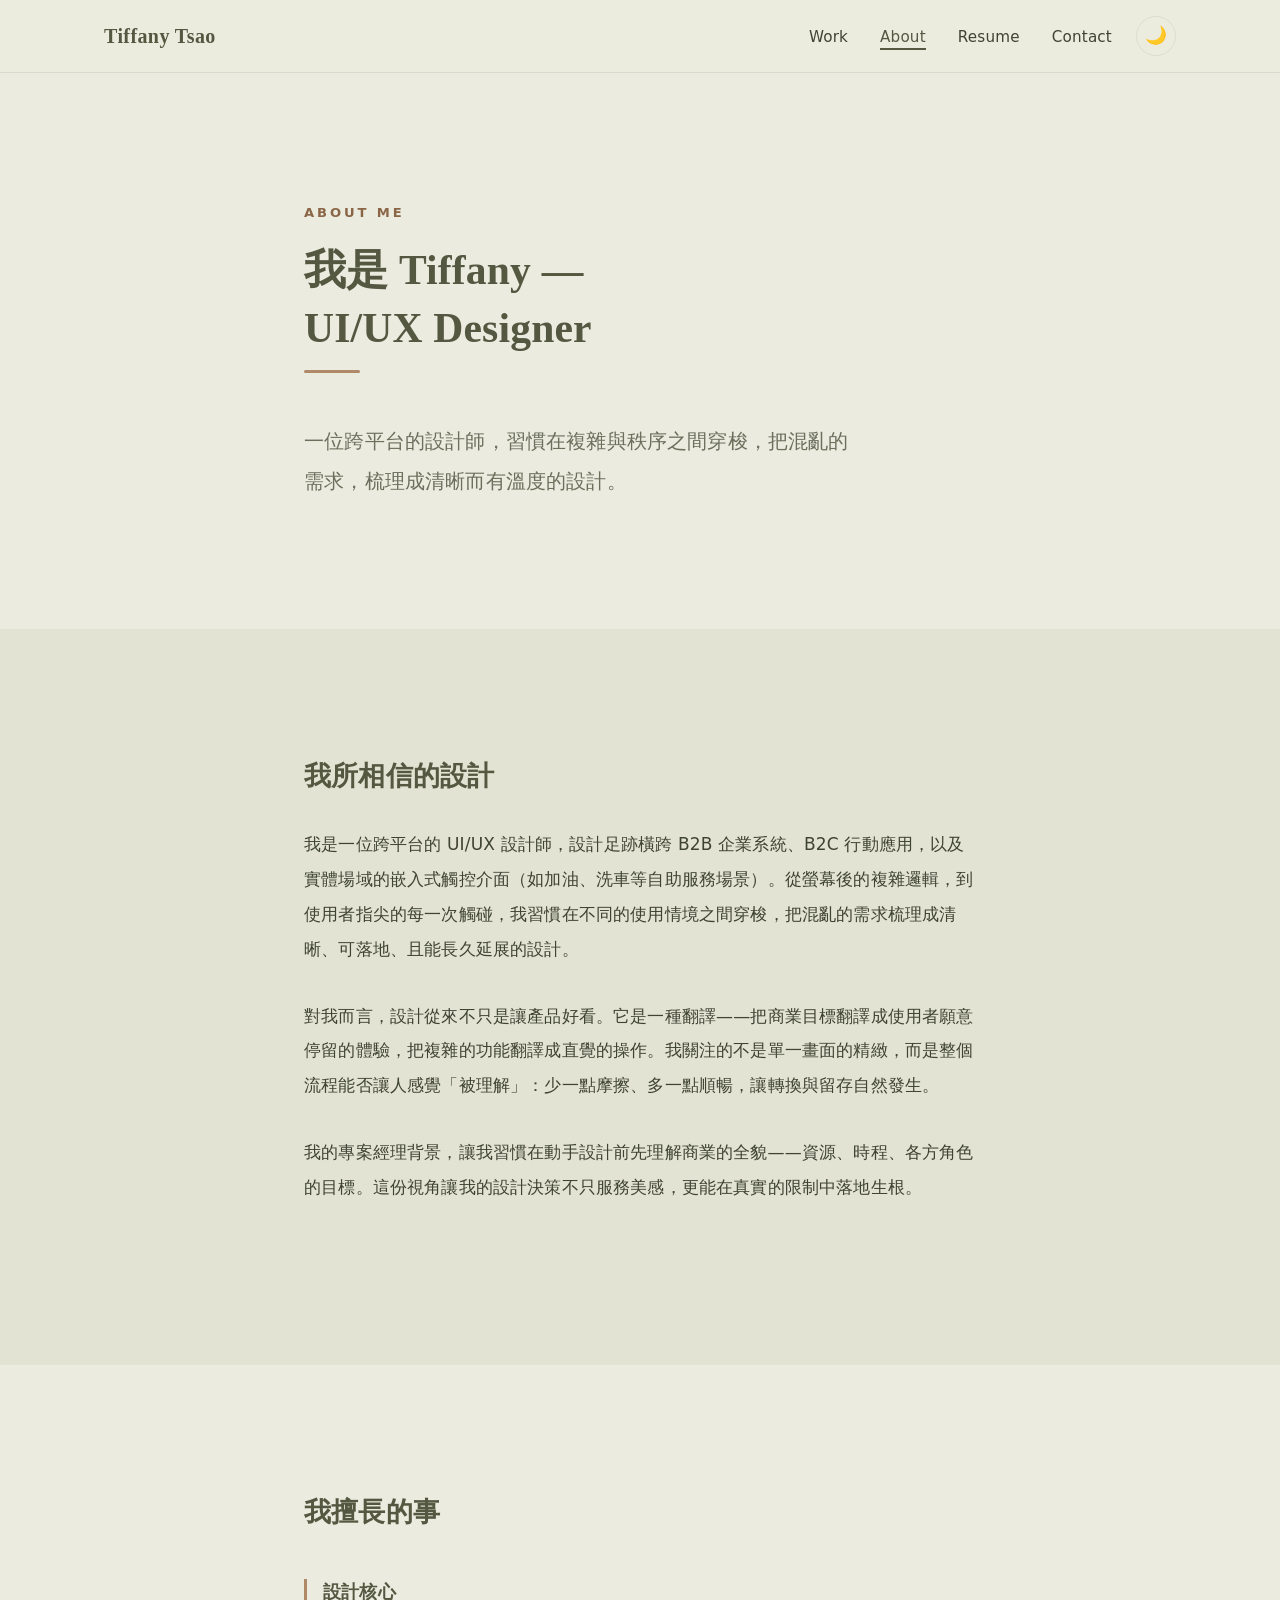
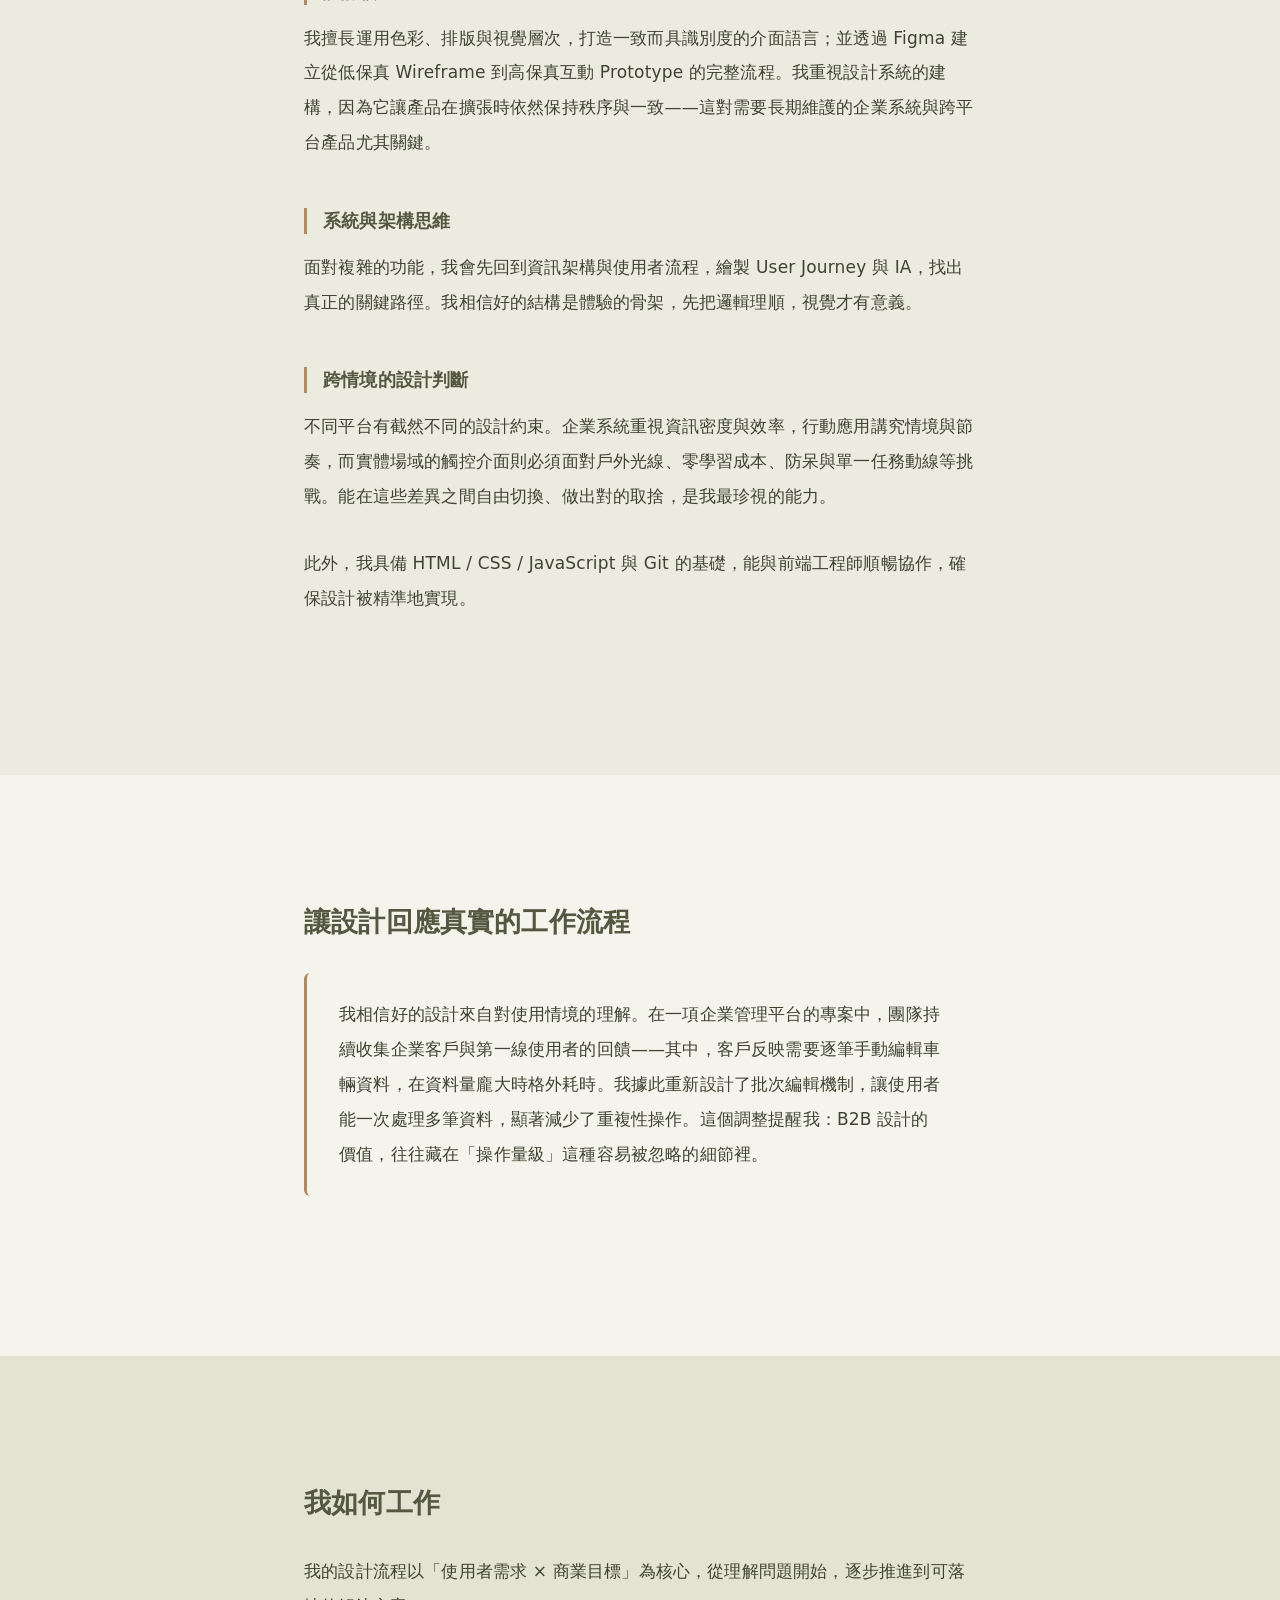
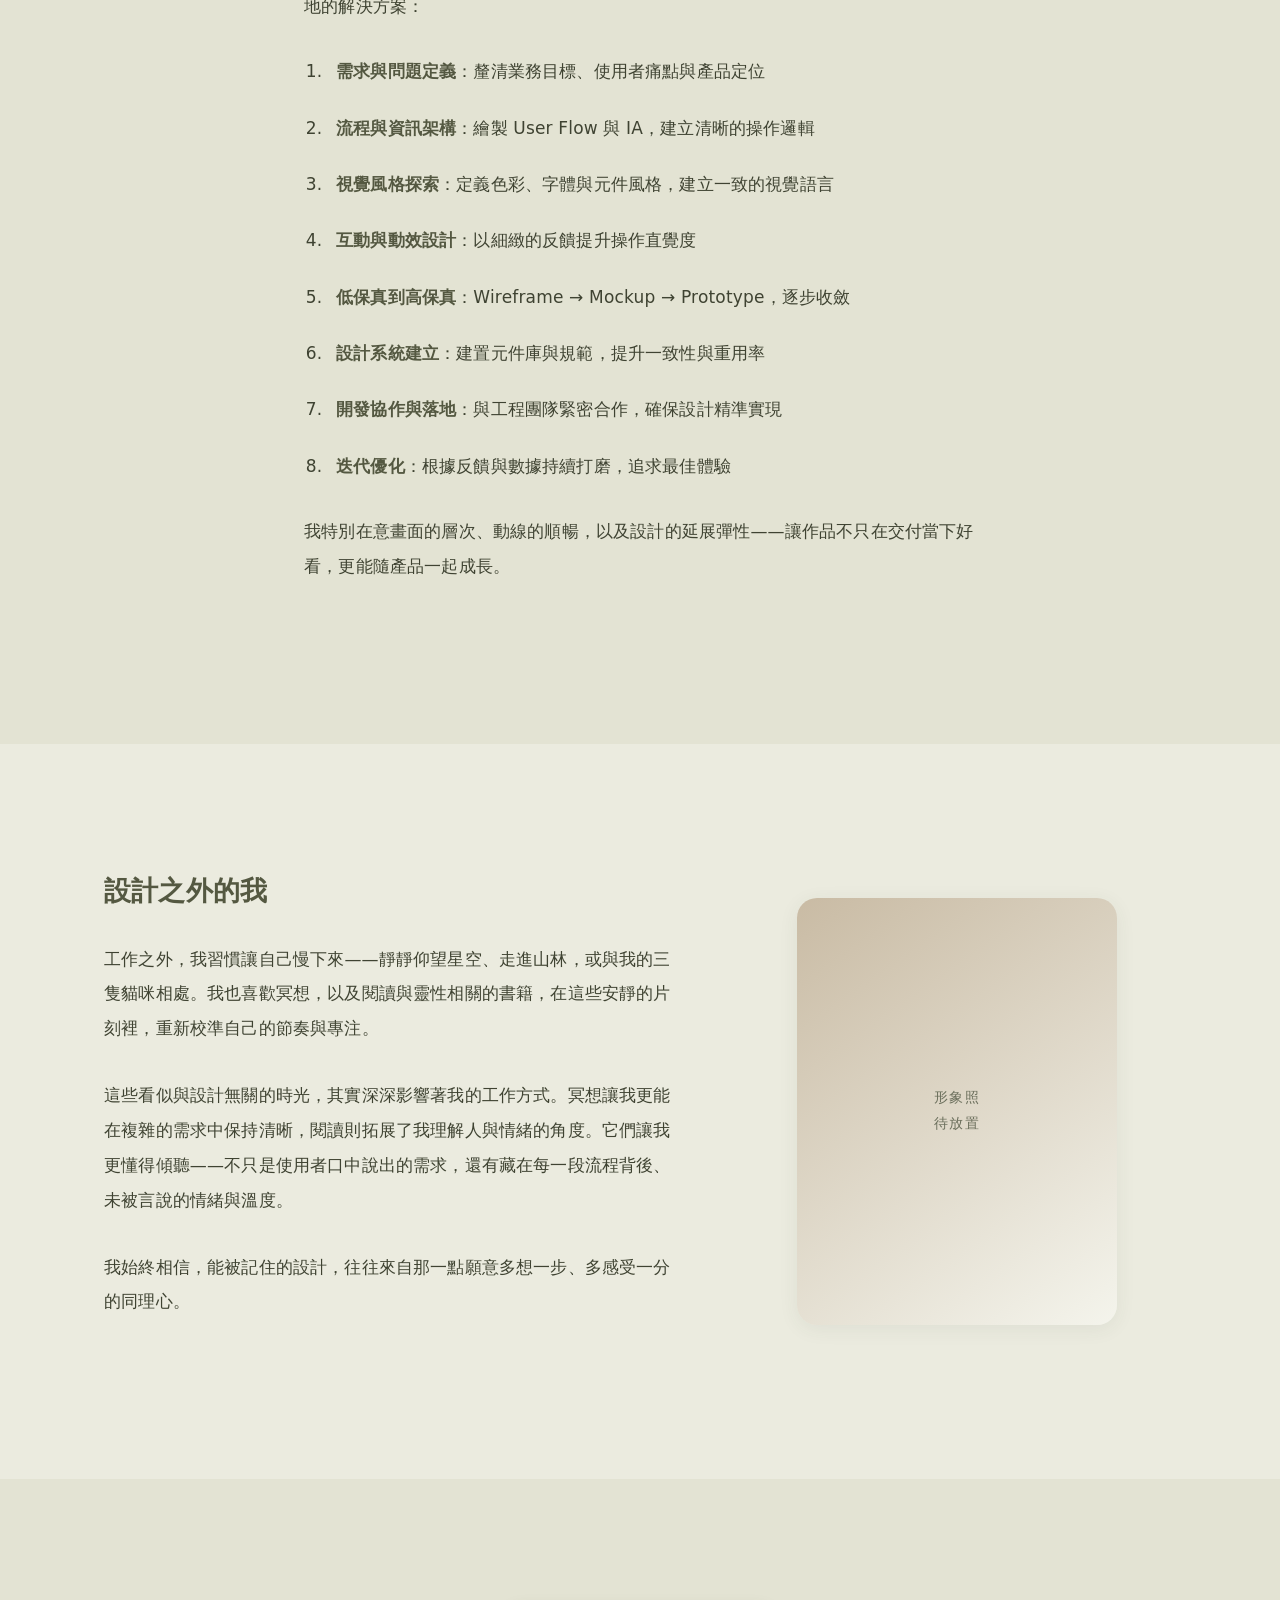
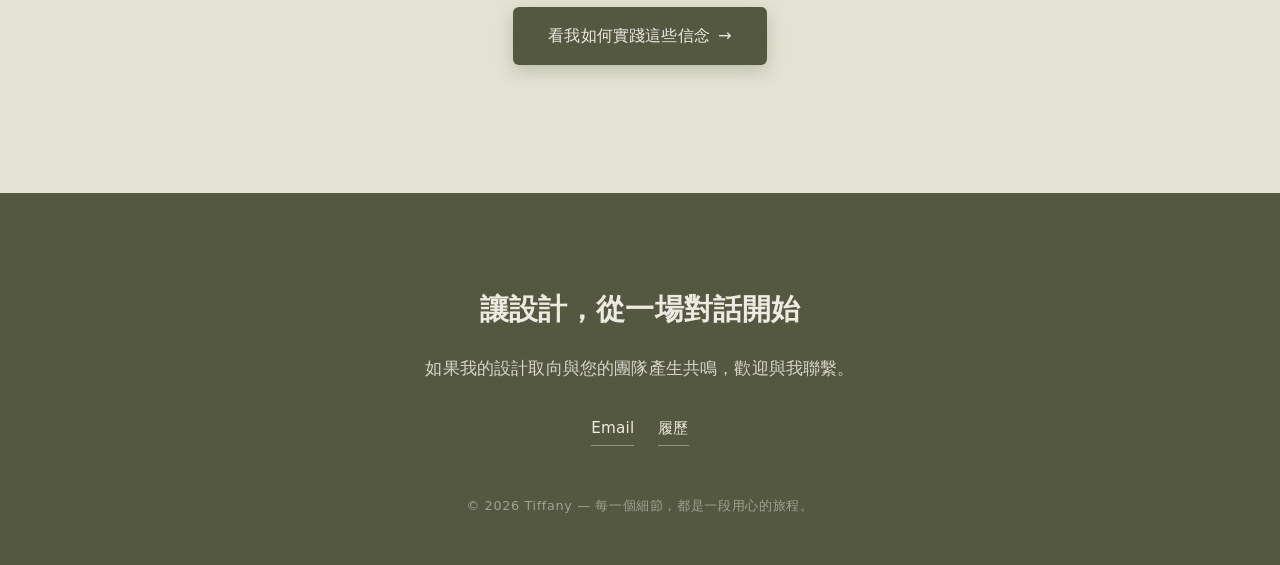
==== commit 0876dcd3: "Update portfolio files 卡片 hover 漸進放大:過渡從 0.35s 拉長到 0.5s,上浮 10px + scale 1.035,緩緩浮起放大而非啪一下。 三階背景補齊:W" ====
--- a/about.html
+++ b/about.html
@@ -29,7 +29,7 @@
   <header class="site-header">
     <div class="container">
       <nav class="nav">
-        <a href="index.html" class="nav__brand">Tiffany</a>
+        <a href="index.html" class="nav__brand">Tiffany Tsao</a>
         <div class="nav__right">
           <ul class="nav__links">
           <li><a href="work.html">Work</a></li>
--- a/css/style.css
+++ b/css/style.css
@@ -8,8 +8,9 @@
    -------------------------------------------- */
 :root {
   /* 色彩 —— 中性／背景 */
-  --color-bg: #ebebdf;          /* 頁面大背景（暖米） */
-  --color-card: #f4f4ec;        /* 卡片／區塊背景 */
+  --color-bg: #ebebdf;          /* 頁面大背景（暖米階一） */
+  --color-card: #f4f4ec;        /* 卡片／區塊背景（暖米階二，最亮） */
+  --color-bg-alt: #e3e3d3;      /* 交替區段背景（暖米階三，略深） */
   --color-divider: #dcdccd;     /* 低對比分隔線 */
 
   /* 色彩 —— 文字 */
@@ -61,6 +62,7 @@
 [data-theme="dark"] {
   --color-bg: #3f463a;          /* 鼠尾草深綠背景 */
   --color-card: #4a5243;        /* 卡片：比背景亮一階 */
+  --color-bg-alt: #363d31;      /* 交替區段：比背景略深 */
   --color-divider: #525a4a;     /* 分隔線：略亮於背景 */
 
   --color-text: #eae8db;        /* 暖米白內文 */
@@ -275,6 +277,16 @@
   padding: var(--space-7) 0;
 }
 
+/* 區段背景分層（三階暖米，做節奏） */
+.section--alt {
+  background-color: var(--color-bg-alt);
+  transition: background-color 0.4s var(--ease-out-soft);
+}
+.section--card {
+  background-color: var(--color-card);
+  transition: background-color 0.4s var(--ease-out-soft);
+}
+
 .section__label {
   font-family: var(--font-sans);
   font-size: 0.82rem;
@@ -289,6 +301,29 @@
 .section__title {
   font-size: 2.1rem;
   margin-bottom: var(--space-5);
+  position: relative;
+  padding-bottom: var(--space-2);
+}
+
+/* 標題下方陶土邊線：進場時從 0 展開 */
+.section__title::after {
+  content: "";
+  position: absolute;
+  left: 0;
+  bottom: 0;
+  width: 0;
+  height: 3px;
+  background-color: var(--color-terracotta);
+  border-radius: 2px;
+  transition: width 0.7s var(--ease-out-soft) 0.2s;
+}
+.section__title.is-visible::after,
+.reveal.is-visible .section__title::after {
+  width: 56px;
+}
+/* 若標題本身就是 reveal 元素 */
+.section__title.reveal.is-visible::after {
+  width: 56px;
 }
 
 /* 分隔線 */
@@ -324,6 +359,41 @@
   border-radius: 50%;
   z-index: 0;
   pointer-events: none;
+  animation: glowDrift 22s ease-in-out infinite;
+}
+
+/* 第二層極淡光暈（陶土調），與第一層錯開飄移，增加層次 */
+.hero::after {
+  content: "";
+  position: absolute;
+  bottom: -15%;
+  left: -8%;
+  width: 40vw;
+  height: 40vw;
+  max-width: 480px;
+  max-height: 480px;
+  background: radial-gradient(circle, rgba(176, 137, 104, 0.14), transparent 70%);
+  border-radius: 50%;
+  z-index: 0;
+  pointer-events: none;
+  animation: glowDrift2 26s ease-in-out infinite;
+}
+
+[data-theme="dark"] .hero::before {
+  background: radial-gradient(circle, rgba(205, 208, 184, 0.10), transparent 70%);
+}
+[data-theme="dark"] .hero::after {
+  background: radial-gradient(circle, rgba(210, 168, 127, 0.10), transparent 70%);
+}
+
+/* 極慢飄移：幾乎察覺不到，但讓畫面有呼吸感 */
+@keyframes glowDrift {
+  0%, 100% { transform: translate(0, 0) scale(1); }
+  50% { transform: translate(-30px, 24px) scale(1.06); }
+}
+@keyframes glowDrift2 {
+  0%, 100% { transform: translate(0, 0) scale(1); }
+  50% { transform: translate(28px, -20px) scale(1.08); }
 }
 
 .hero__inner {
@@ -363,13 +433,29 @@
   align-items: center;
   gap: var(--space-1);
   font-family: var(--font-sans);
-  font-size: 1.05rem;
+  font-size: 1.02rem;
   font-weight: 500;
-  padding: 17px 38px;
+  padding: 13px 34px;
   border-radius: var(--radius-sm);
   cursor: pointer;
   transition: all 0.25s var(--ease-out-soft);
   border: 1.5px solid transparent;
+}
+
+/* 按鈕內箭頭：hover 時輕微右移 */
+.btn .arrow {
+  display: inline-block;
+  transition: transform 0.25s var(--ease-out-soft);
+}
+.btn:hover .arrow {
+  transform: translateX(4px);
+}
+/* 返回類箭頭（←）hover 時左移 */
+.btn .arrow--back {
+  transition: transform 0.25s var(--ease-out-soft);
+}
+.btn:hover .arrow--back {
+  transform: translateX(-4px);
 }
 
 .btn--primary {
@@ -438,6 +524,20 @@
   border-color: var(--color-oat);
 }
 
+/* hover 時標題輕微變色（墨綠→深墨綠）、標籤底色加深，增加細節回饋 */
+.work-card__title,
+.work-card__tag {
+  transition: color 0.3s var(--ease-out-soft),
+              background-color 0.3s var(--ease-out-soft);
+}
+.work-card:hover .work-card__title {
+  color: var(--color-terracotta-deep);
+}
+.work-card:hover .work-card__tag {
+  background-color: var(--color-terracotta);
+  color: var(--color-card);
+}
+
 /* 作品圖佔位 */
 .work-card__thumb {
   aspect-ratio: 4 / 3;
@@ -512,9 +612,9 @@
    9. About 頁面內容排版
    -------------------------------------------- */
 .prose h2 {
-  font-size: 1.6rem;
+  font-size: 1.7rem;
   margin-top: var(--space-6);
-  margin-bottom: var(--space-3);
+  margin-bottom: var(--space-4);
 }
 
 .prose h2:first-child {
@@ -526,26 +626,26 @@
   font-family: var(--font-sans);
   font-weight: 600;
   color: var(--color-brand);
-  margin-top: var(--space-4);
+  margin-top: var(--space-5);
   margin-bottom: var(--space-2);
   padding-left: var(--space-2);
   border-left: 3px solid var(--color-terracotta);
 }
 
 .prose p {
-  margin-bottom: var(--space-3);
-  line-height: 1.95;
+  margin-bottom: var(--space-4);
+  line-height: 2.05;
 }
 
 .prose ol,
 .prose ul {
-  margin: var(--space-3) 0;
+  margin: var(--space-4) 0;
   padding-left: var(--space-3);
 }
 
 .prose li {
-  margin-bottom: var(--space-2);
-  line-height: 1.8;
+  margin-bottom: var(--space-3);
+  line-height: 1.9;
   padding-left: var(--space-1);
 }
 
@@ -561,6 +661,56 @@
   border-radius: var(--radius-sm);
   padding: var(--space-3) var(--space-4);
   margin: var(--space-4) 0;
+}
+
+/* About 開場 lead 句 */
+.about-lead {
+  font-size: 1.25rem;
+  line-height: 2;
+  color: var(--color-text-soft);
+  font-weight: 300;
+  max-width: 560px;
+}
+
+/* 「設計之外的我」圖文並排 */
+.about-personal {
+  display: grid;
+  grid-template-columns: 1.3fr 1fr;
+  gap: var(--space-6);
+  align-items: center;
+}
+
+.about-personal__photo {
+  display: flex;
+  justify-content: center;
+}
+
+/* 形象照佔位 */
+.photo-placeholder {
+  width: 100%;
+  max-width: 320px;
+  aspect-ratio: 3 / 4;
+  background: linear-gradient(145deg, var(--color-oat), var(--color-card));
+  border-radius: var(--radius-lg);
+  display: flex;
+  align-items: center;
+  justify-content: center;
+  color: var(--color-text-soft);
+  font-size: 0.9rem;
+  letter-spacing: 0.1em;
+  text-align: center;
+  line-height: 1.8;
+  box-shadow: var(--shadow-soft);
+}
+
+@media (max-width: 768px) {
+  .about-personal {
+    grid-template-columns: 1fr;
+    gap: var(--space-4);
+  }
+  .about-personal__photo {
+    order: -1;
+  }
 }
 
 /* --------------------------------------------
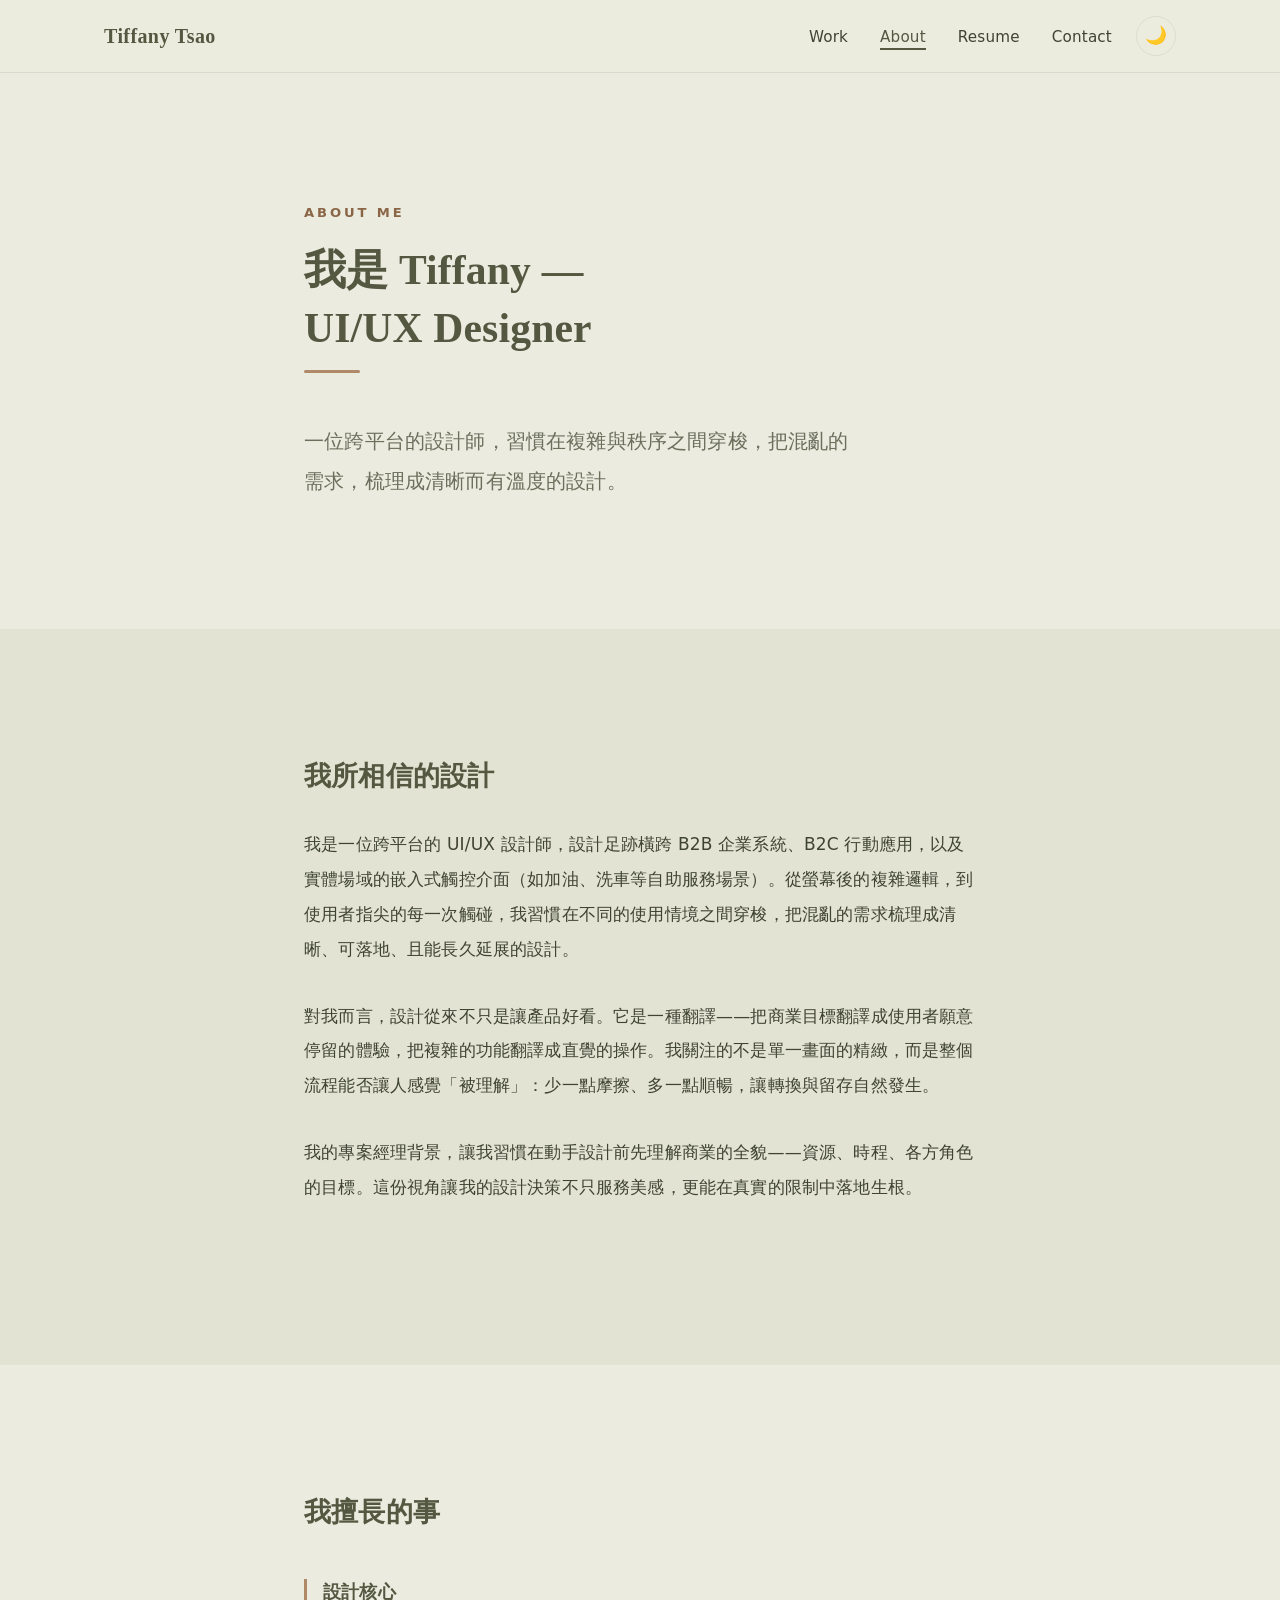
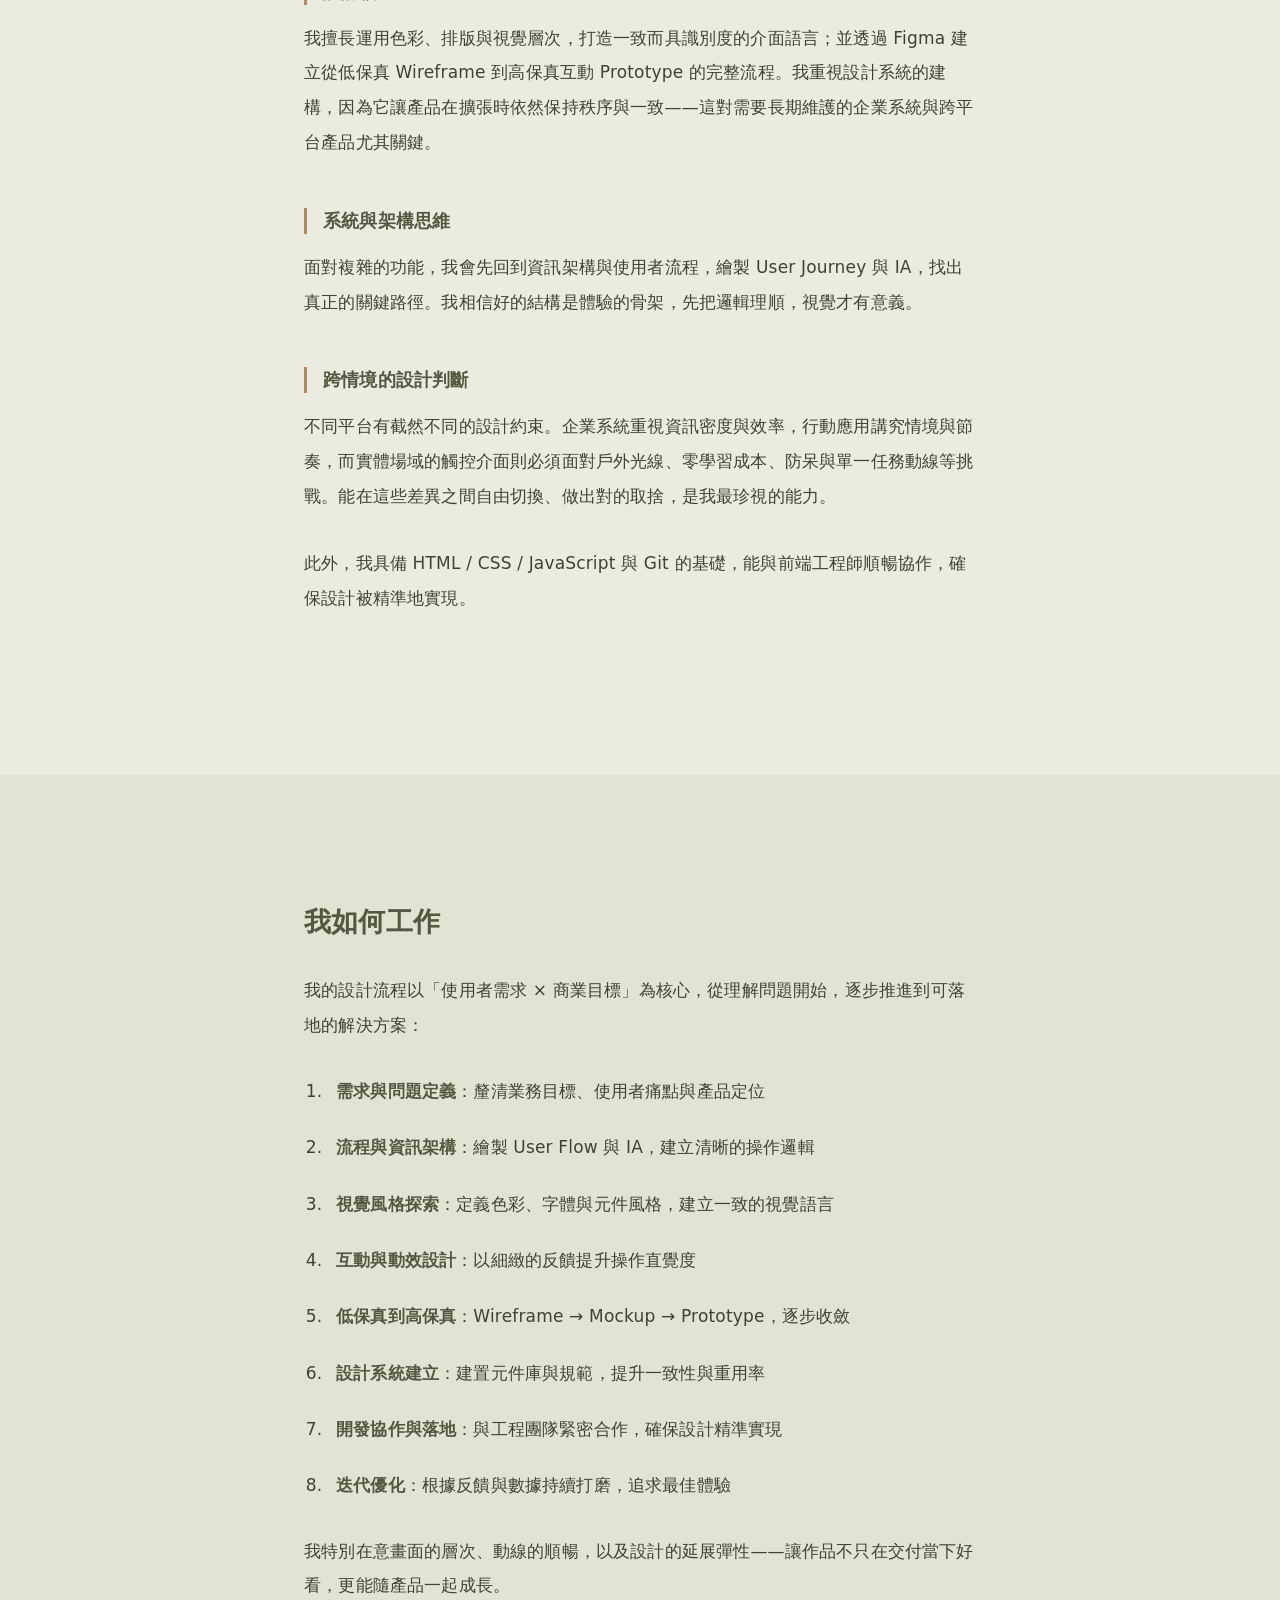
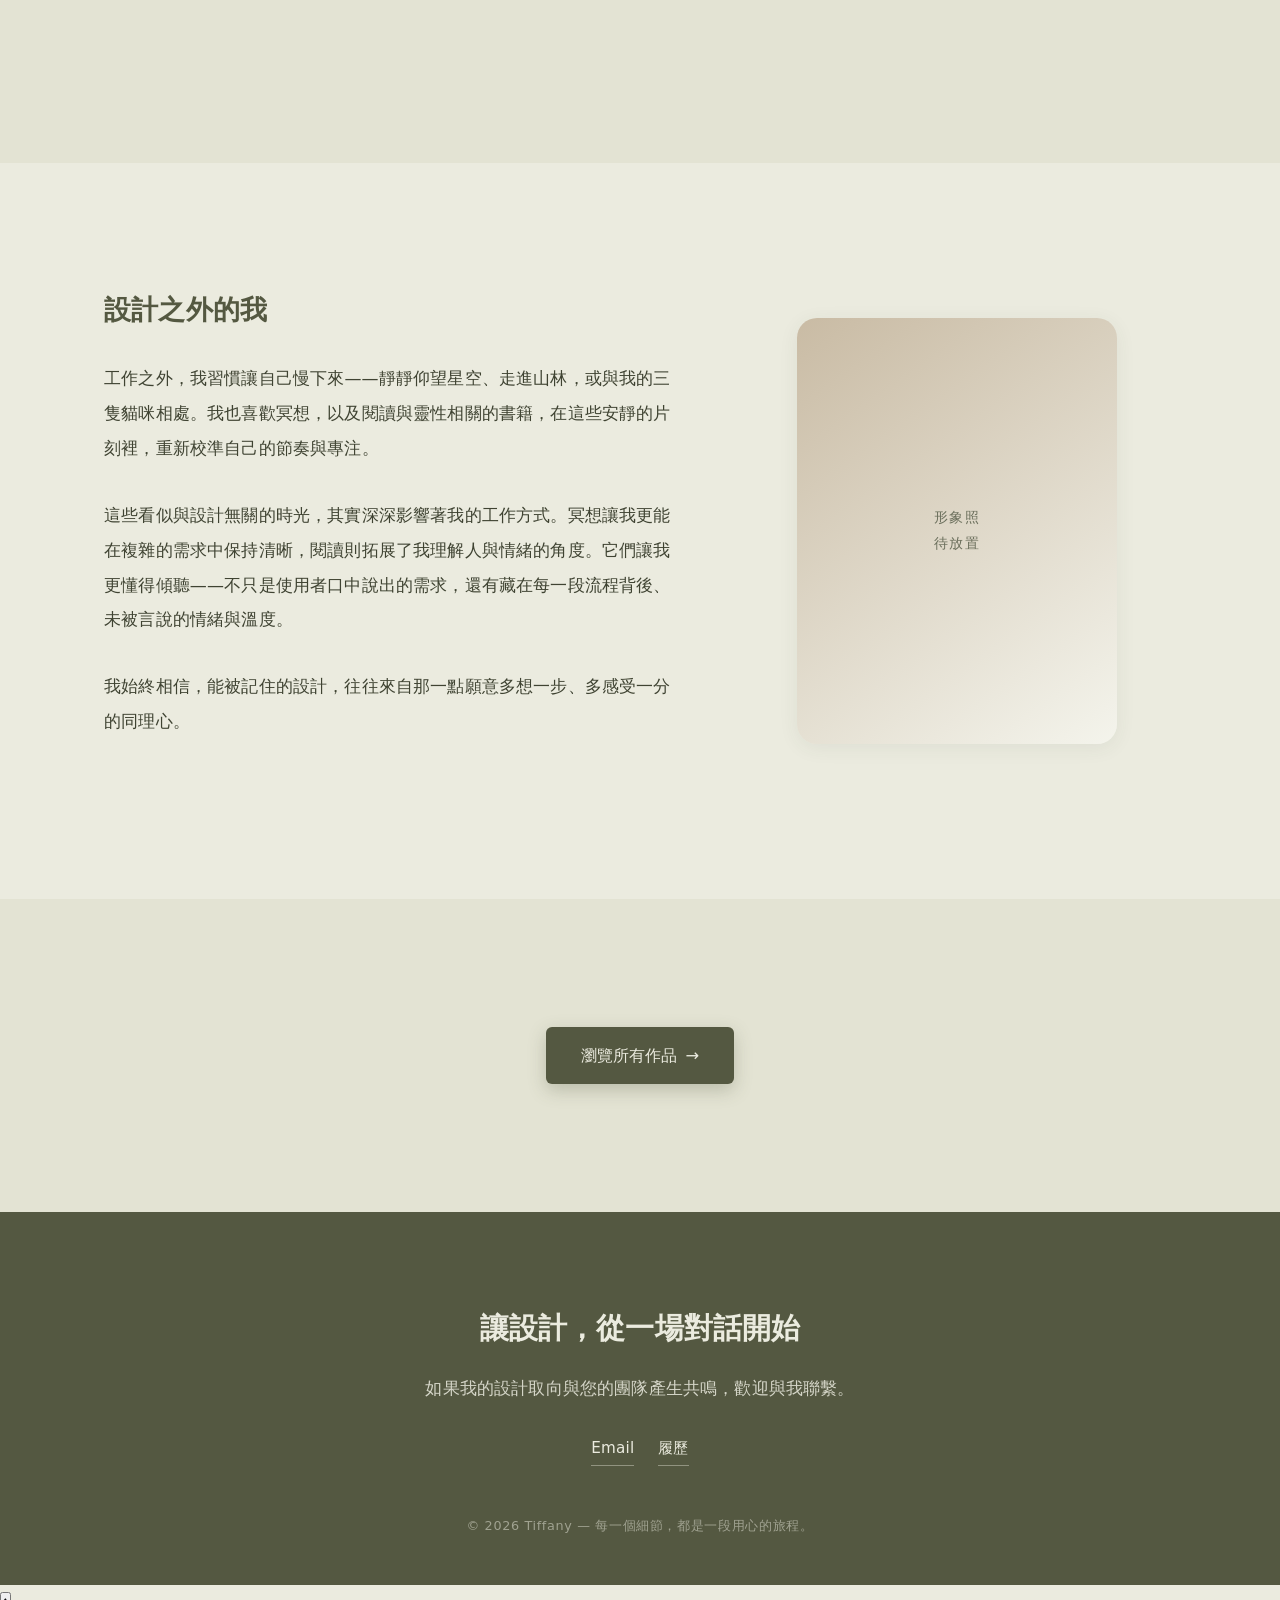
==== commit a4279db3: "Add files via upload" ====
--- a/about.html
+++ b/about.html
@@ -91,18 +91,6 @@
       </div>
     </section>
 
-    <!-- 讓設計回應真實的工作流程（重點案例，用 card 背景突顯） -->
-    <section class="section section--card">
-      <div class="container container--narrow prose">
-        <div class="reveal">
-          <h2>讓設計回應真實的工作流程</h2>
-          <div class="callout">
-            <p style="margin-bottom:0;">我相信好的設計來自對使用情境的理解。在一項企業管理平台的專案中，團隊持續收集企業客戶與第一線使用者的回饋——其中，客戶反映需要逐筆手動編輯車輛資料，在資料量龐大時格外耗時。我據此重新設計了批次編輯機制，讓使用者能一次處理多筆資料，顯著減少了重複性操作。這個調整提醒我：B2B 設計的價值，往往藏在「操作量級」這種容易被忽略的細節裡。</p>
-          </div>
-        </div>
-      </div>
-    </section>
-
     <!-- 我如何工作 -->
     <section class="section section--alt">
       <div class="container container--narrow prose">
@@ -145,7 +133,7 @@
     <section class="section section--alt" style="text-align:center;">
       <div class="container container--narrow">
         <div class="reveal">
-          <a href="work.html" class="btn btn--primary">看我如何實踐這些信念 <span class="arrow">&#8594;</span></a>
+          <a href="work.html" class="btn btn--primary">瀏覽所有作品 <span class="arrow">&#8594;</span></a>
         </div>
       </div>
     </section>
@@ -166,6 +154,9 @@
     </div>
   </footer>
 
+  <!-- 回到頂部 -->
+  <button class="back-to-top" aria-label="回到頂部" title="回到頂部">&#8593;</button>
+
   <script src="js/main.js"></script>
 </body>
 </html>
--- a/css/style.css
+++ b/css/style.css
@@ -285,6 +285,56 @@
 .section--card {
   background-color: var(--color-card);
   transition: background-color 0.4s var(--ease-out-soft);
+}
+
+/* 錨點捲動時，預留固定導覽列高度，避免標題被遮住 */
+[id] {
+  scroll-margin-top: 96px;
+}
+
+/* Work 頁分類標籤列（錨點捲動） */
+.work-tabs {
+  display: flex;
+  flex-wrap: wrap;
+  gap: var(--space-2);
+  margin-bottom: var(--space-6);
+}
+
+.work-tab {
+  font-family: var(--font-sans);
+  font-size: 0.92rem;
+  padding: 9px 22px;
+  border-radius: 999px;
+  border: 1.5px solid var(--color-divider);
+  color: var(--color-text);
+  background-color: transparent;
+  cursor: pointer;
+  transition: all 0.25s var(--ease-out-soft);
+  text-decoration: none;
+}
+
+.work-tab:hover {
+  border-color: var(--color-brand);
+  color: var(--color-brand);
+  transform: translateY(-2px);
+}
+
+.work-tab.is-active {
+  background-color: var(--color-brand);
+  border-color: var(--color-brand);
+  color: var(--color-bg);
+}
+
+/* 平台區段標題 */
+.work-section__heading {
+  font-size: 1.5rem;
+  margin-bottom: var(--space-2);
+  color: var(--color-brand);
+}
+.work-section__desc {
+  color: var(--color-text-soft);
+  max-width: 600px;
+  margin-bottom: var(--space-5);
 }
 
 .section__label {
@@ -505,10 +555,10 @@
   border-radius: var(--radius-md);
   overflow: hidden;
   box-shadow: var(--shadow-soft);
-  transition: transform 0.35s var(--ease-out-soft),
-              box-shadow 0.35s var(--ease-out-soft),
+  transition: transform 0.5s var(--ease-out-soft),
+              box-shadow 0.5s var(--ease-out-soft),
               background-color 0.4s var(--ease-out-soft),
-              border-color 0.35s var(--ease-out-soft);
+              border-color 0.5s var(--ease-out-soft);
   display: flex;
   flex-direction: column;
   border: 1px solid transparent;
@@ -519,7 +569,7 @@
 }
 
 .work-card:hover {
-  transform: translateY(-8px) scale(1.02);
+  transform: translateY(-10px) scale(1.035);
   box-shadow: var(--shadow-hover);
   border-color: var(--color-oat);
 }
@@ -670,6 +720,16 @@
   color: var(--color-text-soft);
   font-weight: 300;
   max-width: 560px;
+}
+
+/* 履歷聯絡資訊 */
+.resume-contact {
+  display: flex;
+  gap: var(--space-4);
+  flex-wrap: wrap;
+  margin-top: var(--space-4);
+  font-size: 0.92rem;
+  color: var(--color-text-soft);
 }
 
 /* 「設計之外的我」圖文並排 */
